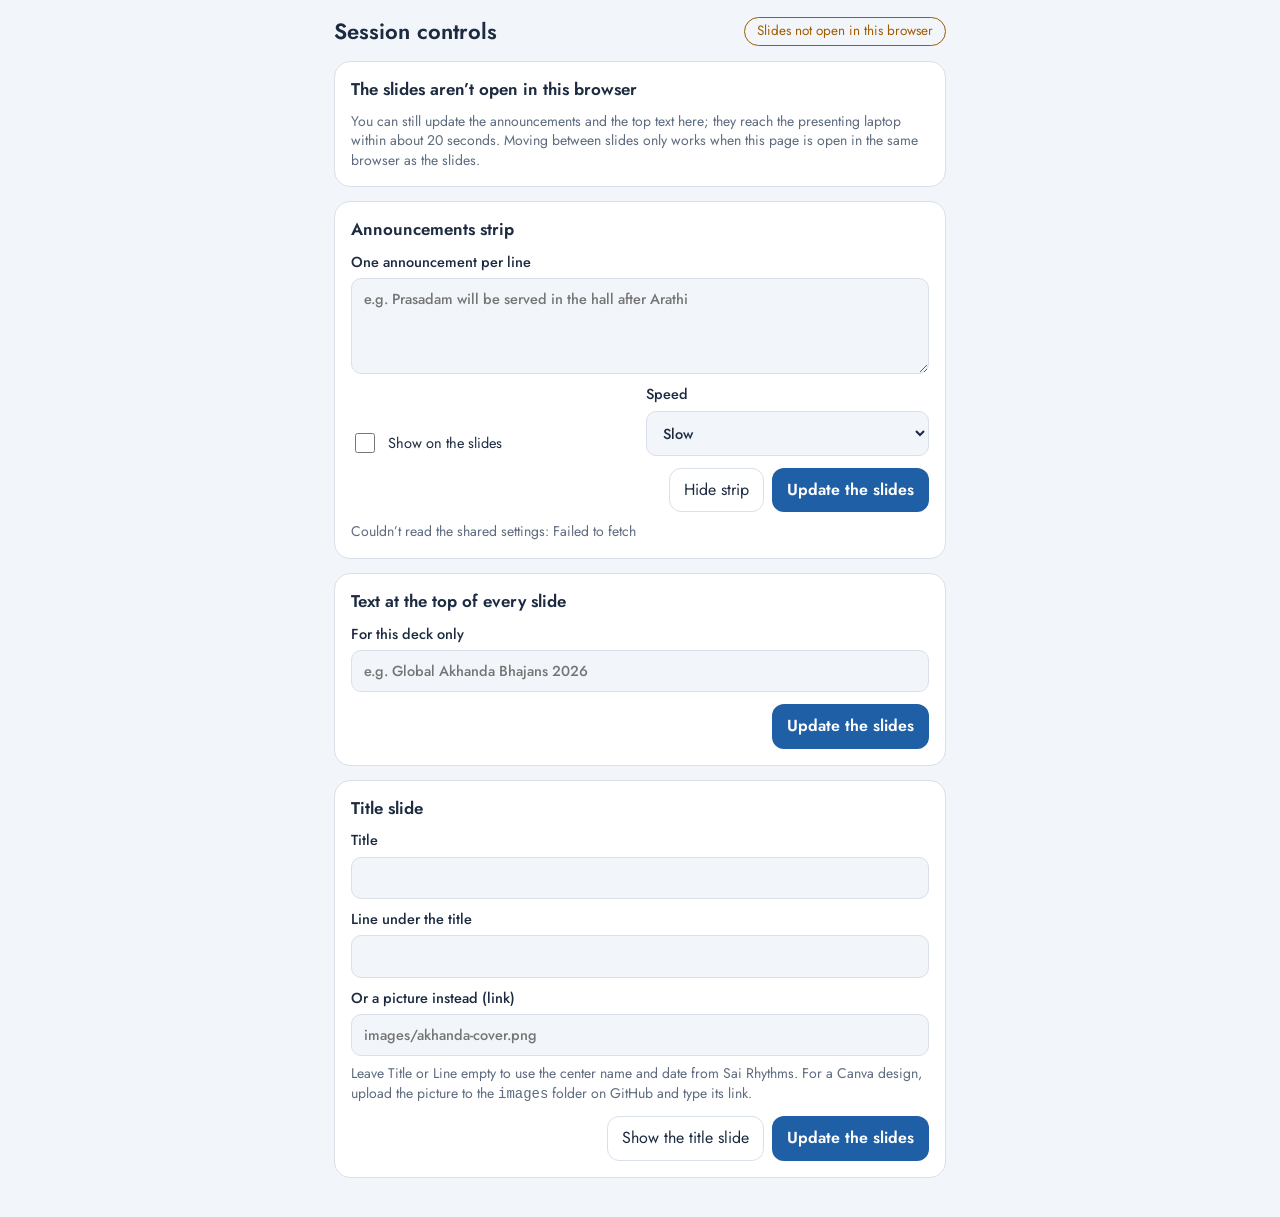
==== control.html @ 654587ef "Add files via upload" ====
<!DOCTYPE html>
<html lang="en">
<head>
<meta charset="utf-8">
<meta name="viewport" content="width=device-width, initial-scale=1">
<title>Session controls</title>
<link rel="icon" href="data:image/svg+xml,<svg xmlns='http://www.w3.org/2000/svg' viewBox='0 0 100 100'><text y='.9em' font-size='90'>🎛️</text></svg>">
<link rel="preconnect" href="https://fonts.googleapis.com">
<link rel="preconnect" href="https://fonts.gstatic.com" crossorigin>
<link rel="stylesheet" href="https://fonts.googleapis.com/css2?family=Jost:wght@400;500;600&display=swap">
<style>
  :root {
    --bg: #F2F5F9; --card: #FFFFFF; --ink: #1C2B40; --muted: #5D6B7E; --line: #D9E0EA;
    --accent: #1F5FA6; --accent-ink: #FFFFFF; --gold: #A87F2F; --ok: #1E7A46; --warn: #A15C00; --soft: #E7F0FB;
    color-scheme: light;
  }
  @media (prefers-color-scheme: dark) {
    :root { --bg: #0F1722; --card: #182333; --ink: #E6ECF4; --muted: #9AA9BC; --line: #2B3A4F;
      --accent: #5B9BE6; --accent-ink: #0F1722; --gold: #D8B26A; --ok: #5CC98C; --warn: #E8A64A; --soft: #20324A; color-scheme: dark; }
  }
  * { box-sizing: border-box; }
  [hidden] { display: none !important; }
  body { margin: 0; background: var(--bg); color: var(--ink); font-family: 'Jost', 'Segoe UI', Arial, sans-serif; font-size: 16px; line-height: 1.4; }
  main { max-width: 640px; margin: 0 auto; padding: 16px 14px 40px; display: flex; flex-direction: column; gap: 14px; }
  header { display: flex; align-items: center; justify-content: space-between; gap: 12px; flex-wrap: wrap; }
  h1 { font-size: 22px; font-weight: 600; margin: 0; }
  h2 { font-size: 17px; font-weight: 600; margin: 0 0 10px; }
  .pill { font-size: 13.5px; padding: 4px 12px; border-radius: 999px; border: 1px solid var(--line); color: var(--muted); }
  .pill.ok { color: var(--ok); border-color: currentColor; }
  .pill.warn { color: var(--warn); border-color: currentColor; }
  .card { background: var(--card); border: 1px solid var(--line); border-radius: 16px; padding: 16px; }
  .note { font-size: 14px; color: var(--muted); margin: 8px 0 0; }
  .now-label { font-size: 13px; color: var(--muted); }
  .now-title { font-size: 20px; font-weight: 600; margin: 2px 0 0; }
  .next { margin-top: 10px; padding-left: 12px; border-left: 4px solid var(--gold); }
  .next .now-title { font-size: 17px; }
  .meta { color: var(--muted); font-size: 14px; }
  .count { float: right; color: var(--muted); font-variant-numeric: tabular-nums; font-size: 14px; }
  button, select, input, textarea { font: inherit; color: var(--ink); }
  button {
    background: var(--card); border: 1px solid var(--line); border-radius: 12px;
    padding: 10px 14px; cursor: pointer; min-height: 44px;
  }
  button:hover { background: var(--soft); }
  button.primary { background: var(--accent); color: var(--accent-ink); border-color: transparent; font-weight: 600; }
  button.on { background: var(--soft); border-color: var(--accent); color: var(--accent); font-weight: 600; }
  button:disabled { opacity: .45; cursor: default; }
  button:focus-visible, input:focus-visible, textarea:focus-visible, select:focus-visible { outline: 3px solid #7FB0EA; outline-offset: 2px; }
  .nav { display: grid; grid-template-columns: 1fr 2fr; gap: 10px; margin-top: 14px; }
  .nav button { font-size: 20px; min-height: 64px; }
  .tools { display: flex; flex-wrap: wrap; gap: 8px; margin-top: 10px; }
  .tools button { flex: 1 1 auto; font-size: 15px; }
  label { display: flex; flex-direction: column; gap: 6px; font-size: 14.5px; font-weight: 500; }
  label.check { flex-direction: row; align-items: center; gap: 10px; font-weight: 400; }
  textarea, input[type=text], input[type=password], select {
    width: 100%; border: 1px solid var(--line); border-radius: 10px; padding: 10px 12px; background: var(--bg);
  }
  textarea { resize: vertical; min-height: 96px; }
  input[type=checkbox] { width: 20px; height: 20px; accent-color: var(--accent); }
  .row { display: flex; gap: 12px; align-items: flex-end; flex-wrap: wrap; margin-top: 10px; }
  .row > * { flex: 1 1 140px; }
  .actions { display: flex; gap: 8px; justify-content: flex-end; margin-top: 12px; flex-wrap: wrap; }
  .live { margin-top: 10px; font-size: 14px; color: var(--muted); }
  .live b { color: var(--ink); font-weight: 500; }
  ol { list-style: none; margin: 0; padding: 0; max-height: 46vh; overflow-y: auto; }
  li.sec { font-size: 12.5px; font-weight: 600; color: var(--muted); padding: 12px 8px 4px; }
  li.item { padding: 9px 10px; border-radius: 10px; cursor: pointer; display: flex; justify-content: space-between; gap: 10px; }
  li.item:hover { background: var(--soft); }
  li.item.current { background: var(--soft); outline: 2px solid var(--accent); }
  li.item .t { white-space: nowrap; overflow: hidden; text-overflow: ellipsis; }
  li.item .s { color: var(--muted); font-size: 13.5px; white-space: nowrap; }
  .pin { display: flex; gap: 8px; margin-top: 10px; }
  .pin input { flex: 1; }
</style>
</head>
<body>
<main>
  <header>
    <h1>Session controls</h1>
    <span id="conn" class="pill">Looking for the slides…</span>
  </header>

  <section class="card" id="remote-note" hidden>
    <h2>The slides aren’t open in this browser</h2>
    <p class="note">You can still update the announcements and the top text here; they reach the presenting laptop within about 20 seconds. Moving between slides only works when this page is open in the same browser as the slides.</p>
  </section>

  <section class="card" id="nav-card">
    <span class="count" id="count"></span>
    <div class="now-label">Now showing</div>
    <div class="now-title" id="now-title">—</div>
    <div class="next" id="next-wrap" hidden>
      <div class="now-label">Next</div>
      <div class="now-title" id="next-title"></div>
      <div class="meta" id="next-meta"></div>
    </div>
    <div class="nav">
      <button data-cmd="prev" aria-label="Previous">‹ Back</button>
      <button data-cmd="next" class="primary" aria-label="Next">Next ›</button>
    </div>
    <div class="tools">
      <button data-cmd="blackout" id="btn-black">Black screen</button>
      <button data-cmd="video" id="btn-video">Darshan video</button>
      <button data-cmd="smaller" aria-label="Smaller text">A−</button>
      <button data-cmd="larger" aria-label="Larger text">A+</button>
      <button data-cmd="reload">Reload from list</button>
    </div>
    <p class="note" id="scroll-note" hidden>This bhajan scrolls: Next moves down through the words first.</p>
  </section>

  <section class="card">
    <h2>Announcements strip</h2>
    <label>One announcement per line
      <textarea id="tk-text" placeholder="e.g. Prasadam will be served in the hall after Arathi"></textarea>
    </label>
    <div class="row">
      <label class="check"><input type="checkbox" id="tk-on"> Show on the slides</label>
      <label>Speed
        <select id="tk-speed">
          <option value="slow">Slow</option>
          <option value="medium">Medium</option>
          <option value="fast">Fast</option>
        </select>
      </label>
    </div>
    <div class="actions">
      <button id="tk-hide">Hide strip</button>
      <button id="tk-apply" class="primary">Update the slides</button>
    </div>
    <div class="live" id="tk-live"></div>
  </section>

  <section class="card">
    <h2>Text at the top of every slide</h2>
    <label>For this deck only
      <input type="text" id="banner" maxlength="80" placeholder="e.g. Global Akhanda Bhajans 2026">
    </label>
    <div class="actions">
      <button id="banner-apply" class="primary">Update the slides</button>
    </div>
  </section>

  <section class="card">
    <h2>Title slide</h2>
    <label>Title
      <input type="text" id="ts-title" maxlength="120">
    </label>
    <label style="margin-top:10px">Line under the title
      <input type="text" id="ts-sub" maxlength="160">
    </label>
    <label style="margin-top:10px">Or a picture instead (link)
      <input type="text" id="ts-cover" placeholder="images/akhanda-cover.png">
    </label>
    <p class="note">Leave Title or Line empty to use the center name and date from Sai Rhythms. For a Canva design, upload the picture to the <code>images</code> folder on GitHub and type its link.</p>
    <div class="actions">
      <button id="ts-show">Show the title slide</button>
      <button id="ts-apply" class="primary">Update the slides</button>
    </div>
  </section>

  <section class="card" id="share-card" hidden>
    <h2>Share with other laptops</h2>
    <p class="note" id="share-note"></p>
    <div class="pin">
      <input type="password" id="pin" placeholder="Editing PIN" autocomplete="off">
      <button id="pin-save">Save</button>
    </div>
  </section>

  <section class="card" id="list-card">
    <h2>Jump to a slide</h2>
    <ol id="list"></ol>
  </section>
</main>

<script src="config.js?v=2026.11.15-10"></script>
<script>
(() => {
  'use strict';
  const CFG = window.BHAJAN_CONFIG || {};
  const RELAY = (CFG.relayUrl || '').trim();
  const $ = s => document.querySelector(s);
  const esc = s => String(s ?? '').replace(/[&<>"']/g, c => ({ '&': '&amp;', '<': '&lt;', '>': '&gt;', '"': '&quot;', "'": '&#39;' }[c]));
  const chan = 'BroadcastChannel' in window ? new BroadcastChannel('bhajan-slides') : null;

  const presenters = new Map();   // id → latest status
  let status = null;              // the slides window being controlled
  let tkDirty = false, bannerDirty = false, tsDirty = false;

  function pickTarget() {
    const now = Date.now();
    for (const [id, s] of presenters) if (now - s.at > 9000) presenters.delete(id);
    const all = [...presenters.values()];
    all.sort((a, b) => (b.fullscreen - a.fullscreen) || (b.visible - a.visible) || (b.at - a.at));
    return all[0] || null;
  }
  function send(cmd, extra = {}) {
    if (!chan || !status) return;
    chan.postMessage({ type: 'cmd', target: status.id, cmd, ...extra });
  }

  function renderStatus() {
    status = pickTarget();
    const connected = !!status;
    const conn = $('#conn');
    if (connected) {
      const many = presenters.size > 1;
      conn.textContent = many ? (status.fullscreen ? 'Controlling the full-screen slides' : `Controlling 1 of ${presenters.size} slide windows`) : 'Connected to the slides';
      conn.className = 'pill ok';
    } else {
      conn.textContent = RELAY ? 'Slides not open in this browser' : 'Open the slides in this browser';
      conn.className = 'pill warn';
    }
    $('#remote-note').hidden = connected || !RELAY;
    $('#nav-card').hidden = !connected;
    $('#list-card').hidden = !connected;
    if (!connected) { if (RELAY) loadRemote(); return; }

    $('#count').textContent = status.total ? `${status.cur + 1} / ${status.total}` : '';
    $('#now-title').textContent = status.title || '—';
    const nx = status.next;
    $('#next-wrap').hidden = !nx;
    if (nx) {
      $('#next-title').textContent = nx.title;
      $('#next-meta').textContent = [nx.singer, nx.pitch ? 'pitch ' + nx.pitch : ''].filter(Boolean).join(', ');
    }
    $('#btn-black').classList.toggle('on', !!status.blackout);
    $('#btn-black').textContent = status.blackout ? 'Black screen is on' : 'Black screen';
    $('#btn-video').classList.toggle('on', !status.video);
    $('#btn-video').textContent = status.video ? 'Darshan video' : 'Video is off';
    $('#scroll-note').hidden = !status.scroll;
    showTicker(status.ticker, status.banner);
    showTitleSlide(status.titleSlide);
    renderList();
    const share = status.relay && !status.hasPin;
    $('#share-card').hidden = !share && !/PIN/.test(status.saveNote || '');
    $('#share-note').textContent = status.saveNote || 'Changes made here are saved on this laptop. Enter the editing PIN to share them with every laptop.';
  }

  function showTicker(t, banner) {
    t = t || { text: '', on: false, speed: 'slow' };
    if (!tkDirty) { $('#tk-text').value = t.text || ''; $('#tk-on').checked = !!t.on; $('#tk-speed').value = t.speed || 'slow'; }
    if (!bannerDirty) $('#banner').value = banner || '';
    const lines = (t.text || '').split('\n').filter(s => s.trim()).length;
    $('#tk-live').innerHTML = t.on && lines ? `On the slides now: <b>${lines} announcement${lines === 1 ? '' : 's'}</b>, ${esc(t.speed)}` : 'The strip is not showing.';
  }

  function showTitleSlide(t) {
    t = t || {};
    $('#ts-title').placeholder = t.origTitle || 'Center name from Sai Rhythms';
    $('#ts-sub').placeholder = t.origSub || 'Date from Sai Rhythms';
    if (tsDirty) return;
    $('#ts-title').value = t.title || ''; $('#ts-sub').value = t.sub || ''; $('#ts-cover').value = t.cover || '';
  }
  ['#ts-title', '#ts-sub', '#ts-cover'].forEach(s => $(s).addEventListener('input', () => { tsDirty = true; }));
  $('#ts-apply').addEventListener('click', () => {
    tsDirty = false;
    const t = { title: $('#ts-title').value.trim(), sub: $('#ts-sub').value.trim(), cover: $('#ts-cover').value.trim() };
    if (status) send('titleSlide', { titleSlide: t }); else saveRemote({ titleSlide: t });
  });
  $('#ts-show').addEventListener('click', () => send('gotoTitle'));

  let listSig = '';
  function renderList() {
    const sig = JSON.stringify([status.list, status.cur]);
    if (sig === listSig) return; listSig = sig;
    const ol = $('#list'); ol.innerHTML = '';
    let lastSec = null, curIdx = -1;
    status.list.forEach((s, n) => { if (s.i <= status.cur) curIdx = n; });
    status.list.forEach((s, n) => {
      if (s.section && s.section !== lastSec) { const h = document.createElement('li'); h.className = 'sec'; h.textContent = s.section; ol.appendChild(h); lastSec = s.section; }
      const li = document.createElement('li');
      li.className = 'item' + (n === curIdx ? ' current' : '');
      li.innerHTML = `<span class="t">${esc(s.title)}</span><span class="s">${esc(s.song ? [s.singer, s.pitch].filter(Boolean).join(', ') : (s.added ? 'added' : ''))}</span>`;
      li.addEventListener('click', () => send('goto', { i: s.i }));
      ol.appendChild(li);
    });
    const c = ol.querySelector('.current'); if (c) c.scrollIntoView({ block: 'nearest' });
  }

  /* --- same browser: talk to the slides window --- */
  if (chan) {
    chan.onmessage = ev => { const m = ev.data || {}; if (m.type === 'status') { presenters.set(m.id, m); renderStatus(); } };
    const hello = () => chan.postMessage({ type: 'hello' });
    hello(); setInterval(() => { hello(); setTimeout(renderStatus, 600); }, 3000);
  }
  setTimeout(renderStatus, 800);

  document.querySelectorAll('[data-cmd]').forEach(b => b.addEventListener('click', () => send(b.dataset.cmd)));
  document.addEventListener('keydown', e => {
    if (e.target.matches('input, textarea, select')) return;
    if (['ArrowRight', 'PageDown', ' '].includes(e.key)) { e.preventDefault(); send('next'); }
    if (['ArrowLeft', 'PageUp'].includes(e.key)) { e.preventDefault(); send('prev'); }
  });

  let tkOnTouched = false;
  $('#tk-text').addEventListener('input', () => {
    tkDirty = true;
    if (!tkOnTouched && $('#tk-text').value.trim()) $('#tk-on').checked = true;   // new text is meant to be shown
  });
  $('#tk-on').addEventListener('change', () => { tkDirty = true; tkOnTouched = true; });
  $('#tk-speed').addEventListener('change', () => { tkDirty = true; });
  $('#banner').addEventListener('input', () => { bannerDirty = true; });

  function tickerFromForm(on) {
    return { text: $('#tk-text').value.trim(), on: on ?? $('#tk-on').checked, speed: $('#tk-speed').value };
  }
  $('#tk-apply').addEventListener('click', () => {
    const t = tickerFromForm();
    tkDirty = false; tkOnTouched = false;
    if (status) send('ticker', { ticker: t }); else saveRemote({ ticker: t });
  });
  $('#tk-hide').addEventListener('click', () => {
    $('#tk-on').checked = false; tkDirty = false;
    const t = tickerFromForm(false);
    if (status) send('ticker', { ticker: t }); else saveRemote({ ticker: t });
  });
  $('#banner-apply').addEventListener('click', () => {
    bannerDirty = false;
    const b = $('#banner').value.trim();
    if (status) send('banner', { banner: b }); else saveRemote({ banner: b });
  });
  $('#pin-save').addEventListener('click', () => {
    const pin = $('#pin').value.trim(); if (!pin) return;
    if (status) send('pin', { pin }); else { localStorage.setItem('bs.pin.v1', JSON.stringify(pin)); $('#share-note').textContent = 'PIN saved on this device.'; }
    $('#pin').value = '';
  });

  /* --- another device: read and save the shared settings through the relay --- */
  const deckKey = url => String(url || '').trim().replace(/[?#].*$/, '').replace(/\/+$/, '').toLowerCase();
  let remoteLoaded = 0;
  async function getRemote() {
    const res = await fetch(RELAY + (RELAY.includes('?') ? '&' : '?') + 'action=state');
    const data = await res.json();
    if (!data.ok) throw new Error(data.error || 'The relay could not load the settings.');
    return data.state || { settings: {}, decks: {} };
  }
  async function loadRemote() {
    if (Date.now() - remoteLoaded < 15000) return;
    remoteLoaded = Date.now();
    try {
      const s = await getRemote();
      const d = (s.decks || {})[deckKey((s.settings || {}).saiUrl || CFG.defaultSaiRhythmsUrl)] || {};
      showTicker(d.ticker, d.banner);
      const e = (d.edits || {}).__title__ || {};
      showTitleSlide({ title: e.title || '', sub: e.sub || '', cover: d.cover || '' });
    } catch (e) { $('#tk-live').textContent = 'Couldn’t read the shared settings: ' + e.message; }
  }
  async function saveRemote(change) {
    if (!RELAY) { $('#tk-live').textContent = 'Open the slides in this browser first.'; return; }
    let pin = '';
    try { pin = JSON.parse(localStorage.getItem('bs.pin.v1') || '""'); } catch { }
    if (!pin) {
      $('#share-card').hidden = false;
      $('#share-note').textContent = 'Enter the editing PIN once on this device, then press Update again.';
      return;
    }
    $('#tk-live').textContent = 'Saving…';
    try {
      const s = await getRemote();
      s.settings = s.settings || {}; s.decks = s.decks || {};
      const key = deckKey(s.settings.saiUrl || CFG.defaultSaiRhythmsUrl);
      const d = s.decks[key] = s.decks[key] || {};
      if (change.ticker) d.ticker = change.ticker;
      if ('banner' in change) d.banner = change.banner;
      if (change.titleSlide) {
        const t = change.titleSlide, e = {};
        if (t.title) e.title = t.title;
        if (t.sub) e.sub = t.sub;
        d.edits = d.edits || {};
        if (Object.keys(e).length) d.edits.__title__ = e; else delete d.edits.__title__;
        d.cover = t.cover || '';
      }
      const res = await fetch(RELAY, { method: 'POST', headers: { 'Content-Type': 'text/plain;charset=utf-8' }, body: JSON.stringify({ action: 'saveState', pin, state: s }) });
      const r = await res.json();
      if (r.error === 'wrong-pin') { localStorage.removeItem('bs.pin.v1'); $('#share-card').hidden = false; $('#share-note').textContent = 'That PIN didn’t match. Enter it again.'; $('#tk-live').textContent = ''; return; }
      if (!r.ok) throw new Error(r.error || 'unknown error');
      remoteLoaded = 0;
      $('#tk-live').textContent = 'Saved. The presenting laptop picks this up within about 20 seconds.';
    } catch (e) { $('#tk-live').textContent = 'Couldn’t save: ' + e.message; }
  }
})();
</script>
</body>
</html>
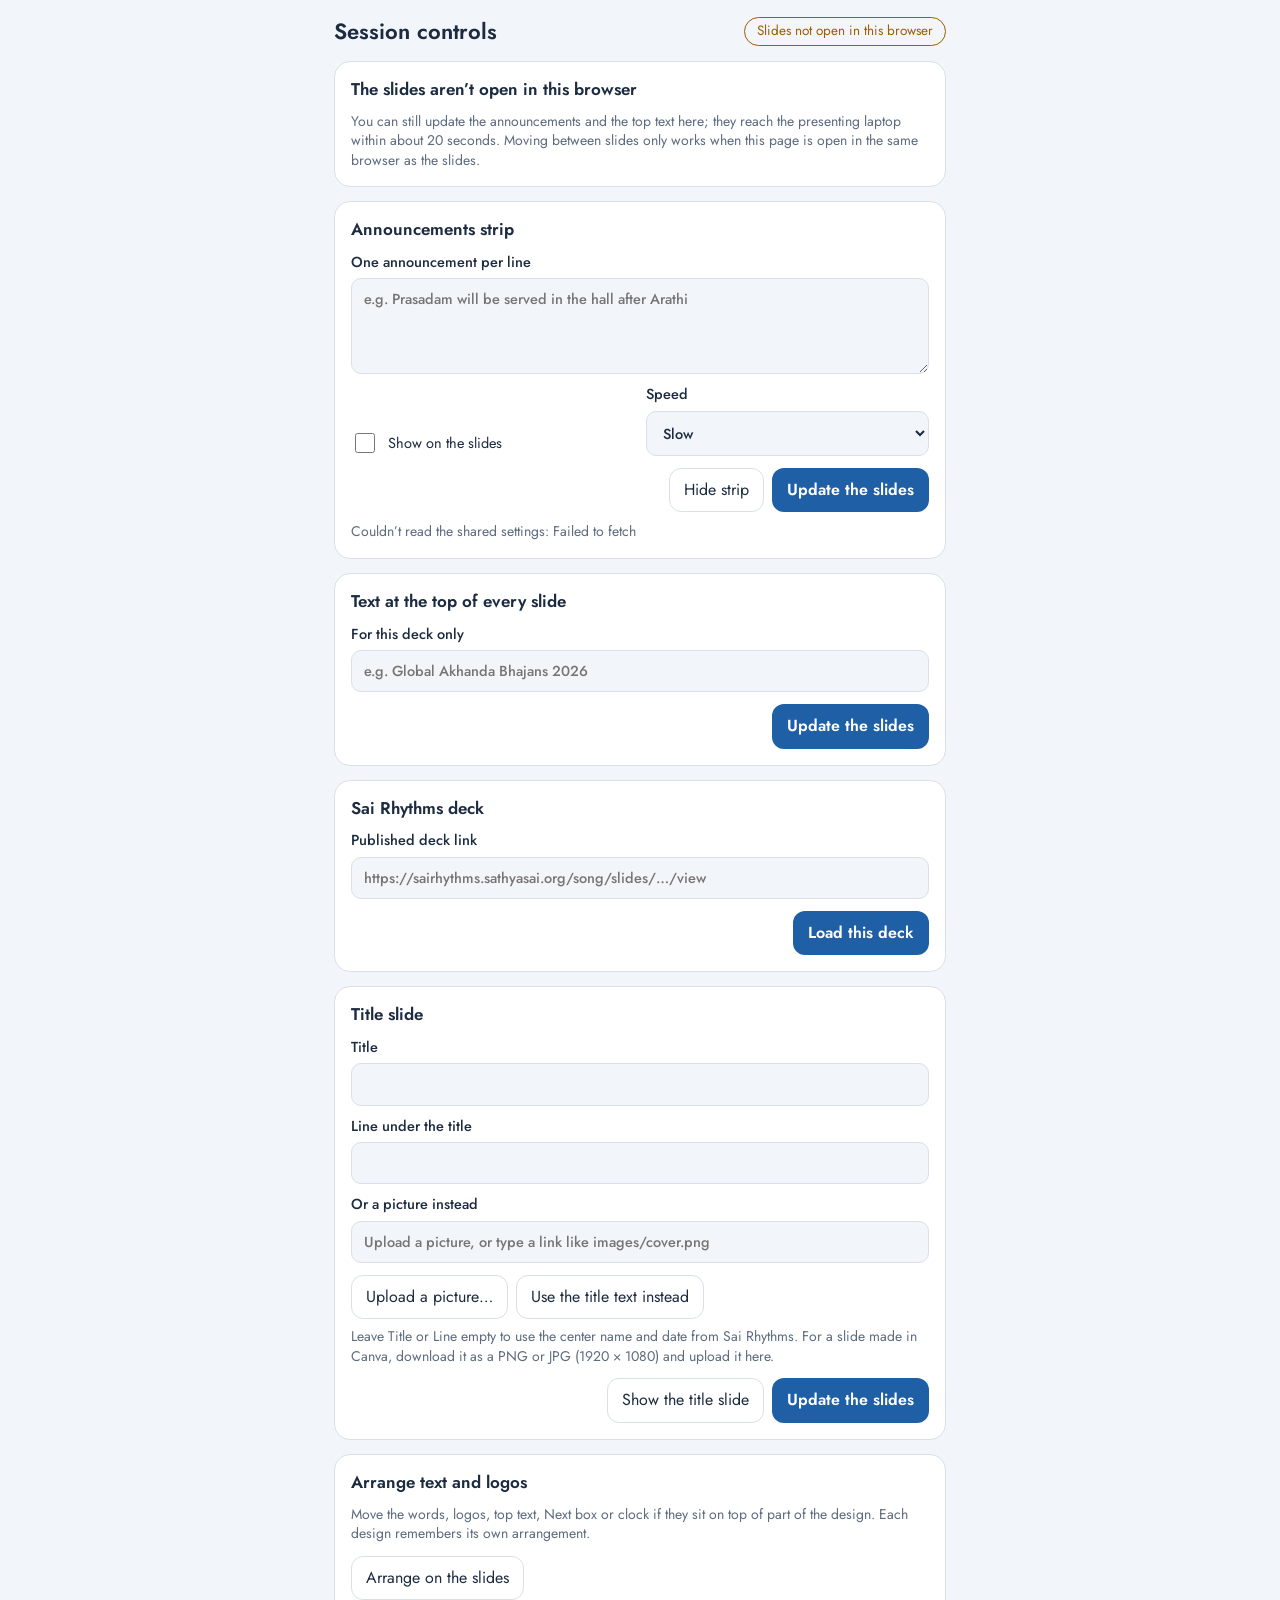
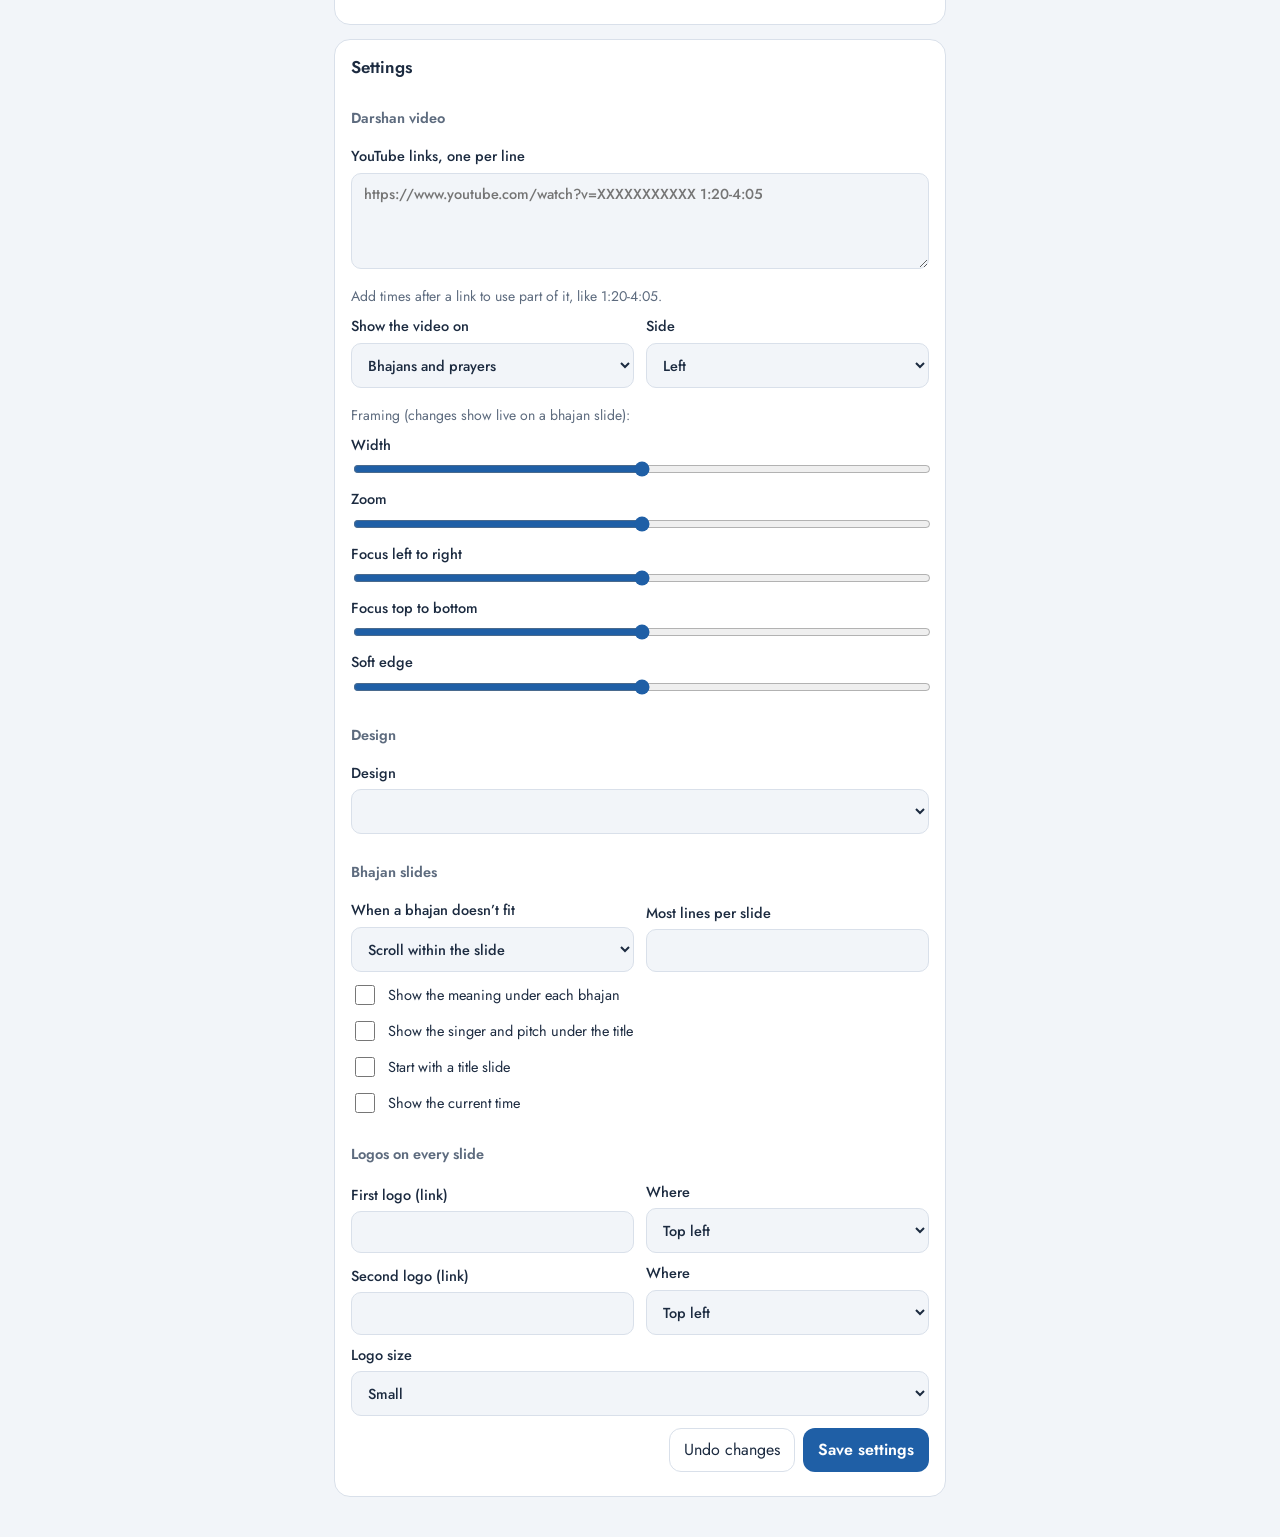
==== commit 3df1bb50: "Add files via upload" ====
--- a/control.html
+++ b/control.html
@@ -34,6 +34,17 @@
   .now-title { font-size: 20px; font-weight: 600; margin: 2px 0 0; }
   .next { margin-top: 10px; padding-left: 12px; border-left: 4px solid var(--gold); }
   .next .now-title { font-size: 17px; }
+  .next.after { border-left-color: var(--line); margin-top: 8px; }
+  .next.after .now-title { font-size: 15px; font-weight: 500; }
+  .preview { margin-top: 10px; width: 100%; border-radius: 10px; border: 1px solid var(--line); display: block; }
+  h3 { font-size: 14.5px; font-weight: 600; margin: 18px 0 8px; color: var(--muted); }
+  #sf { display: flex; flex-direction: column; gap: 10px; }
+  #sf .row { margin-top: 0; }
+  label.range { gap: 2px; }
+  label.range span { color: var(--muted); font-weight: 400; }
+  input[type=range] { width: 100%; accent-color: var(--accent); }
+  .file-btn { position: relative; overflow: hidden; display: inline-flex; align-items: center; }
+  .file-btn input { position: absolute; inset: 0; opacity: 0; cursor: pointer; }
   .meta { color: var(--muted); font-size: 14px; }
   .count { float: right; color: var(--muted); font-variant-numeric: tabular-nums; font-size: 14px; }
   button, select, input, textarea { font: inherit; color: var(--ink); }
@@ -94,6 +105,11 @@
       <div class="now-title" id="next-title"></div>
       <div class="meta" id="next-meta"></div>
     </div>
+    <div class="next after" id="next2-wrap" hidden>
+      <div class="now-label">After that</div>
+      <div class="now-title" id="next2-title"></div>
+      <div class="meta" id="next2-meta"></div>
+    </div>
     <div class="nav">
       <button data-cmd="prev" aria-label="Previous">‹ Back</button>
       <button data-cmd="next" class="primary" aria-label="Next">Next ›</button>
@@ -141,6 +157,17 @@
   </section>
 
   <section class="card">
+    <h2>Sai Rhythms deck</h2>
+    <label>Published deck link
+      <input type="text" id="deck-url" placeholder="https://sairhythms.sathyasai.org/song/slides/…/view">
+    </label>
+    <p class="note" id="deck-name"></p>
+    <div class="actions">
+      <button id="deck-apply" class="primary">Load this deck</button>
+    </div>
+  </section>
+
+  <section class="card">
     <h2>Title slide</h2>
     <label>Title
       <input type="text" id="ts-title" maxlength="120">
@@ -148,14 +175,95 @@
     <label style="margin-top:10px">Line under the title
       <input type="text" id="ts-sub" maxlength="160">
     </label>
-    <label style="margin-top:10px">Or a picture instead (link)
-      <input type="text" id="ts-cover" placeholder="images/akhanda-cover.png">
+    <label style="margin-top:10px">Or a picture instead
+      <input type="text" id="ts-cover" placeholder="Upload a picture, or type a link like images/cover.png">
     </label>
-    <p class="note">Leave Title or Line empty to use the center name and date from Sai Rhythms. For a Canva design, upload the picture to the <code>images</code> folder on GitHub and type its link.</p>
+    <div class="actions" style="justify-content:flex-start">
+      <span class="file-btn"><button type="button" tabindex="-1">Upload a picture…</button><input type="file" id="ts-file" accept="image/png,image/jpeg,image/webp" aria-label="Upload a picture for the title slide"></span>
+      <button id="ts-clear">Use the title text instead</button>
+    </div>
+    <img id="ts-preview" class="preview" alt="" hidden>
+    <p class="note" id="ts-note">Leave Title or Line empty to use the center name and date from Sai Rhythms. For a slide made in Canva, download it as a PNG or JPG (1920 × 1080) and upload it here.</p>
     <div class="actions">
       <button id="ts-show">Show the title slide</button>
       <button id="ts-apply" class="primary">Update the slides</button>
     </div>
+  </section>
+
+  <section class="card">
+    <h2>Arrange text and logos</h2>
+    <p class="note" style="margin-top:0">Move the words, logos, top text, Next box or clock if they sit on top of part of the design. Each design remembers its own arrangement.</p>
+    <div class="actions" style="justify-content:flex-start">
+      <button id="arrange-btn">Arrange on the slides</button>
+    </div>
+    <p class="note" id="arrange-note"></p>
+  </section>
+
+  <section class="card" id="settings-card">
+    <h2>Settings</h2>
+    <form id="sf" onsubmit="return false">
+      <h3>Darshan video</h3>
+      <label>YouTube links, one per line
+        <textarea name="videos" rows="3" placeholder="https://www.youtube.com/watch?v=XXXXXXXXXXX 1:20-4:05"></textarea>
+      </label>
+      <p class="note">Add times after a link to use part of it, like 1:20-4:05.</p>
+      <div class="row">
+        <label>Show the video on
+          <select name="videoOn">
+            <option value="lyrics">Bhajans and prayers</option>
+            <option value="songs">Bhajans only</option>
+            <option value="all">Every slide</option>
+            <option value="off">No slides</option>
+          </select>
+        </label>
+        <label>Side
+          <select name="videoSide"><option value="left">Left</option><option value="right">Right</option></select>
+        </label>
+      </div>
+      <p class="note">Framing (changes show live on a bhajan slide):</p>
+      <label class="range">Width <span data-v="videoWidth"></span><input type="range" name="videoWidth" min="30" max="60" step="1"></label>
+      <label class="range">Zoom <span data-v="videoZoom"></span><input type="range" name="videoZoom" min="100" max="300" step="5"></label>
+      <label class="range">Focus left to right <span data-v="videoFocusX"></span><input type="range" name="videoFocusX" min="0" max="100" step="1"></label>
+      <label class="range">Focus top to bottom <span data-v="videoFocusY"></span><input type="range" name="videoFocusY" min="0" max="100" step="1"></label>
+      <label class="range">Soft edge <span data-v="videoFeather"></span><input type="range" name="videoFeather" min="0" max="70" step="1"></label>
+
+      <h3>Design</h3>
+      <label>Design
+        <select name="template"></select>
+      </label>
+
+      <h3>Bhajan slides</h3>
+      <div class="row">
+        <label>When a bhajan doesn’t fit
+          <select name="longText"><option value="scroll">Scroll within the slide</option><option value="split">Continue on the next slide</option></select>
+        </label>
+        <label>Most lines per slide
+          <input type="text" inputmode="numeric" name="maxLines">
+        </label>
+      </div>
+      <label class="check"><input type="checkbox" name="showMeaning"> Show the meaning under each bhajan</label>
+      <label class="check"><input type="checkbox" name="showSinger"> Show the singer and pitch under the title</label>
+      <label class="check"><input type="checkbox" name="titleSlide"> Start with a title slide</label>
+      <label class="check"><input type="checkbox" name="showClock"> Show the current time</label>
+
+      <h3>Logos on every slide</h3>
+      <div class="row">
+        <label>First logo (link)<input type="text" name="logo1"></label>
+        <label>Where<select name="logo1Pos"><option value="top-left">Top left</option><option value="top-right">Top right</option><option value="bottom-left">Bottom left</option><option value="off">Don’t show</option></select></label>
+      </div>
+      <div class="row">
+        <label>Second logo (link)<input type="text" name="logo2"></label>
+        <label>Where<select name="logo2Pos"><option value="top-left">Top left</option><option value="top-right">Top right</option><option value="bottom-left">Bottom left</option><option value="off">Don’t show</option></select></label>
+      </div>
+      <label>Logo size
+        <select name="logoSize"><option value="small">Small</option><option value="medium">Medium</option><option value="large">Large</option></select>
+      </label>
+    </form>
+    <div class="actions">
+      <button id="sf-undo">Undo changes</button>
+      <button id="sf-save" class="primary">Save settings</button>
+    </div>
+    <p class="note" id="sf-note"></p>
   </section>
 
   <section class="card" id="share-card" hidden>
@@ -173,7 +281,7 @@
   </section>
 </main>
 
-<script src="config.js?v=2026.11.15-10"></script>
+<script src="config.js?v=2026.11.20-14"></script>
 <script>
 (() => {
   'use strict';
@@ -185,7 +293,8 @@
 
   const presenters = new Map();   // id → latest status
   let status = null;              // the slides window being controlled
-  let tkDirty = false, bannerDirty = false, tsDirty = false;
+  let tkDirty = false, bannerDirty = false, tsDirty = false, deckDirty = false;
+  const getPin = () => { try { return JSON.parse(localStorage.getItem('bs.pin.v1') || '""'); } catch { return ''; } };
 
   function pickTarget() {
     const now = Date.now();
@@ -224,6 +333,14 @@
       $('#next-title').textContent = nx.title;
       $('#next-meta').textContent = [nx.singer, nx.pitch ? 'pitch ' + nx.pitch : ''].filter(Boolean).join(', ');
     }
+    const n2 = status.next2;
+    $('#next2-wrap').hidden = !n2;
+    if (n2) {
+      $('#next2-title').textContent = n2.title;
+      $('#next2-meta').textContent = [n2.singer, n2.pitch ? 'pitch ' + n2.pitch : ''].filter(Boolean).join(', ');
+    }
+    if (!deckDirty) $('#deck-url').value = status.saiUrl || '';
+    $('#deck-name').textContent = status.deck ? [status.deck.name, status.deck.date].filter(Boolean).join(', ') : '';
     $('#btn-black').classList.toggle('on', !!status.blackout);
     $('#btn-black').textContent = status.blackout ? 'Black screen is on' : 'Black screen';
     $('#btn-video').classList.toggle('on', !status.video);
@@ -231,6 +348,9 @@
     $('#scroll-note').hidden = !status.scroll;
     showTicker(status.ticker, status.banner);
     showTitleSlide(status.titleSlide);
+    fillSettings(status.settings, status.templates);
+    $('#arrange-btn').textContent = status.arranging ? 'Finish arranging' : 'Arrange on the slides';
+    $('#arrange-note').textContent = status.arranging ? 'On the slides: drag the outlined text or logos. Scroll on a logo to resize it. Arrow keys nudge the selected item. Done is in the bar at the top.' : '';
     renderList();
     const share = status.relay && !status.hasPin;
     $('#share-card').hidden = !share && !/PIN/.test(status.saveNote || '');
@@ -251,7 +371,54 @@
     $('#ts-sub').placeholder = t.origSub || 'Date from Sai Rhythms';
     if (tsDirty) return;
     $('#ts-title').value = t.title || ''; $('#ts-sub').value = t.sub || ''; $('#ts-cover').value = t.cover || '';
-  }
+    showPreview(t.cover || '');
+  }
+  function showPreview(v) {
+    const img = $('#ts-preview');
+    let src = '';
+    if (v.startsWith('drive:')) { try { src = JSON.parse(localStorage.getItem('bs.img.' + v.slice(6)) || '""'); } catch { } }
+    else if (v) src = /^https?:/.test(v) ? v : new URL(v, location.href).href;
+    img.hidden = !src; if (src && img.src !== src) img.src = src;
+  }
+  $('#ts-clear').addEventListener('click', () => { $('#ts-cover').value = ''; tsDirty = true; $('#ts-apply').click(); });
+  $('#ts-file').addEventListener('change', async e => {
+    const file = e.target.files[0]; e.target.value = '';
+    if (file) await uploadCover(file);
+  });
+  async function uploadCover(file) {
+    const note = $('#ts-note');
+    if (!RELAY) { note.textContent = 'Uploading needs the Google Apps Script relay (see SETUP.md). For now, upload the picture to the images folder on GitHub and type its link.'; return; }
+    const pin = getPin();
+    if (!pin) { $('#share-card').hidden = false; $('#share-note').textContent = 'Enter the editing PIN once on this device, then choose the picture again.'; note.textContent = 'Uploading needs the editing PIN.'; return; }
+    try {
+      note.textContent = 'Preparing the picture…';
+      const bmp = await createImageBitmap(file);
+      const scale = Math.min(1, 1920 / bmp.width, 1080 / bmp.height);   // big exports are scaled down to screen size
+      const c = document.createElement('canvas');
+      c.width = Math.round(bmp.width * scale); c.height = Math.round(bmp.height * scale);
+      c.getContext('2d').drawImage(bmp, 0, 0, c.width, c.height);
+      const dataUrl = c.toDataURL('image/jpeg', 0.9);
+      note.textContent = 'Uploading…';
+      const res = await fetch(RELAY, { method: 'POST', headers: { 'Content-Type': 'text/plain;charset=utf-8' },
+        body: JSON.stringify({ action: 'uploadImage', pin, mime: 'image/jpeg', name: file.name.replace(/\.\w+$/, '') + '.jpg', data: dataUrl.split(',')[1] }) });
+      const r = await res.json();
+      if (r.error === 'wrong-pin') { localStorage.removeItem('bs.pin.v1'); $('#share-card').hidden = false; $('#share-note').textContent = 'That PIN didn’t match. Enter it again, then choose the picture again.'; note.textContent = ''; return; }
+      if (!r.ok) throw new Error(/action|Unknown/i.test(r.error || '') ? 'the Google Apps Script needs the latest update (see SETUP.md)' : (r.error || 'unknown error'));
+      try { localStorage.setItem('bs.img.' + r.id, JSON.stringify(dataUrl)); } catch { }
+      $('#ts-cover').value = 'drive:' + r.id;
+      showPreview('drive:' + r.id);
+      tsDirty = true; $('#ts-apply').click();
+      note.textContent = 'Uploaded and set as the title slide. It’s kept in the “Bhajan slides pictures” folder in the center’s Google Drive.';
+    } catch (err) { note.textContent = 'Couldn’t upload: ' + err.message; }
+  }
+  $('#deck-url').addEventListener('input', () => { deckDirty = true; });
+  $('#deck-apply').addEventListener('click', () => {
+    const url = $('#deck-url').value.trim();
+    if (!/^https:\/\/[^/]*sairhythms[^/]*\//i.test(url)) { $('#deck-name').textContent = 'That doesn’t look like a Sai Rhythms link.'; return; }
+    deckDirty = false;
+    $('#deck-name').textContent = 'Loading…';
+    if (status) send('deckUrl', { url }); else saveRemote({ saiUrl: url });
+  });
   ['#ts-title', '#ts-sub', '#ts-cover'].forEach(s => $(s).addEventListener('input', () => { tsDirty = true; }));
   $('#ts-apply').addEventListener('click', () => {
     tsDirty = false;
@@ -259,6 +426,54 @@
     if (status) send('titleSlide', { titleSlide: t }); else saveRemote({ titleSlide: t });
   });
   $('#ts-show').addEventListener('click', () => send('gotoTitle'));
+
+  /* --- settings --- */
+  const sf = $('#sf');
+  const VIDEO_KEYS = ['videoSide', 'videoWidth', 'videoZoom', 'videoFocusX', 'videoFocusY', 'videoFeather'];
+  let sfDirty = false, previewing = false, lastTplSig = '';
+  function fillSettings(s, tpls) {
+    if (!s) return;
+    if (tpls) {
+      const sig = JSON.stringify(tpls);
+      if (sig !== lastTplSig) { lastTplSig = sig; sf.template.innerHTML = tpls.map(t => `<option value="${esc(t.id)}">${esc(t.name)}</option>`).join(''); }
+    }
+    if (sfDirty) return;
+    for (const el of sf.elements) {
+      if (!el.name || !(el.name in s)) continue;
+      if (el.type === 'checkbox') el.checked = !!s[el.name]; else el.value = s[el.name];
+    }
+    showRanges();
+  }
+  function showRanges() { sf.querySelectorAll('[data-v]').forEach(sp => { sp.textContent = sf[sp.dataset.v].value + '%'; }); }
+  function formSettings() {
+    const v = {};
+    for (const el of sf.elements) { if (el.name) v[el.name] = el.type === 'checkbox' ? el.checked : el.value; }
+    return v;
+  }
+  let pvTimer = null;
+  sf.addEventListener('input', e => {
+    sfDirty = true; showRanges();
+    $('#sf-note').textContent = 'Not saved yet.';
+    if (VIDEO_KEYS.includes(e.target.name) && status) {
+      clearTimeout(pvTimer);
+      pvTimer = setTimeout(() => { previewing = true; const v = formSettings(); send('videoPreview', { settings: Object.fromEntries(VIDEO_KEYS.map(k => [k, v[k]])) }); }, 60);
+    }
+  });
+  sf.addEventListener('change', () => { sfDirty = true; $('#sf-note').textContent = 'Not saved yet.'; });
+  $('#sf-save').addEventListener('click', () => {
+    const v = formSettings(); sfDirty = false; previewing = false;
+    if (status) { send('settings', { settings: v }); $('#sf-note').textContent = 'Saved.'; }
+    else saveRemote({ settings: v }).then(() => { $('#sf-note').textContent = $('#tk-live').textContent; });
+  });
+  $('#sf-undo').addEventListener('click', () => {
+    sfDirty = false; $('#sf-note').textContent = '';
+    if (previewing) { send('videoPreviewEnd'); previewing = false; }
+    if (status) fillSettings(status.settings, status.templates); else { remoteLoaded = 0; loadRemote(); }
+  });
+  $('#arrange-btn').addEventListener('click', () => {
+    if (!status) { $('#arrange-note').textContent = 'Arranging needs the slides open in this browser (on the presenting laptop).'; return; }
+    send('arrange', { on: !status.arranging });
+  });
 
   let listSig = '';
   function renderList() {
@@ -341,6 +556,9 @@
     try {
       const s = await getRemote();
       const d = (s.decks || {})[deckKey((s.settings || {}).saiUrl || CFG.defaultSaiRhythmsUrl)] || {};
+      if (!deckDirty) $('#deck-url').value = (s.settings || {}).saiUrl || CFG.defaultSaiRhythmsUrl || '';
+      let tpls = null; try { tpls = await (await fetch('templates/index.json', { cache: 'no-store' })).json(); } catch { }
+      fillSettings(s.settings || {}, tpls);
       showTicker(d.ticker, d.banner);
       const e = (d.edits || {}).__title__ || {};
       showTitleSlide({ title: e.title || '', sub: e.sub || '', cover: d.cover || '' });
@@ -359,6 +577,9 @@
     try {
       const s = await getRemote();
       s.settings = s.settings || {}; s.decks = s.decks || {};
+      if (change.saiUrl) s.settings.saiUrl = change.saiUrl;
+      if (change.settings) { const keep = s.settings.saiUrl, lay = s.settings.layouts; Object.assign(s.settings, change.settings); s.settings.saiUrl = keep; if (lay) s.settings.layouts = lay;
+        ['videoWidth', 'videoZoom', 'videoFocusX', 'videoFocusY', 'videoFeather', 'maxLines'].forEach(k => { if (k in s.settings) s.settings[k] = +s.settings[k]; }); }
       const key = deckKey(s.settings.saiUrl || CFG.defaultSaiRhythmsUrl);
       const d = s.decks[key] = s.decks[key] || {};
       if (change.ticker) d.ticker = change.ticker;
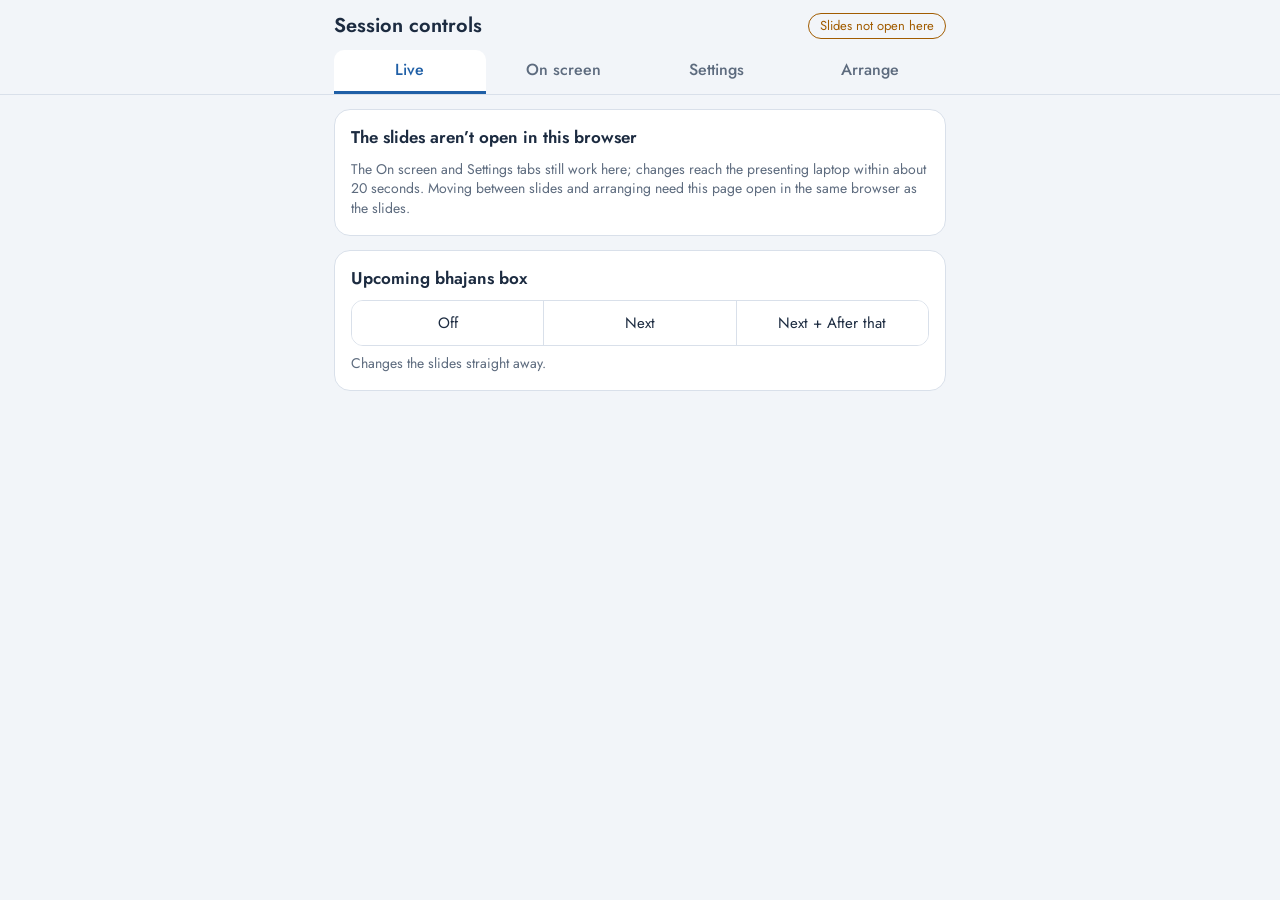
==== commit 39d21757: "Add files via upload" ====
--- a/control.html
+++ b/control.html
@@ -21,13 +21,25 @@
   * { box-sizing: border-box; }
   [hidden] { display: none !important; }
   body { margin: 0; background: var(--bg); color: var(--ink); font-family: 'Jost', 'Segoe UI', Arial, sans-serif; font-size: 16px; line-height: 1.4; }
-  main { max-width: 640px; margin: 0 auto; padding: 16px 14px 40px; display: flex; flex-direction: column; gap: 14px; }
-  header { display: flex; align-items: center; justify-content: space-between; gap: 12px; flex-wrap: wrap; }
-  h1 { font-size: 22px; font-weight: 600; margin: 0; }
-  h2 { font-size: 17px; font-weight: 600; margin: 0 0 10px; }
-  .pill { font-size: 13.5px; padding: 4px 12px; border-radius: 999px; border: 1px solid var(--line); color: var(--muted); }
+
+  /* header + tabs */
+  .top { position: sticky; top: 0; z-index: 10; background: var(--bg); border-bottom: 1px solid var(--line); }
+  .top-inner { max-width: 640px; margin: 0 auto; padding: 12px 14px 0; }
+  .title-row { display: flex; align-items: center; justify-content: space-between; gap: 10px; }
+  h1 { font-size: 20px; font-weight: 600; margin: 0; }
+  .pill { font-size: 13px; padding: 3px 11px; border-radius: 999px; border: 1px solid var(--line); color: var(--muted); white-space: nowrap; }
   .pill.ok { color: var(--ok); border-color: currentColor; }
   .pill.warn { color: var(--warn); border-color: currentColor; }
+  .tabs { display: flex; gap: 2px; margin-top: 10px; }
+  .tabs button {
+    flex: 1; border: 0; border-radius: 10px 10px 0 0; background: transparent; min-height: 44px; padding: 8px 4px;
+    color: var(--muted); font-weight: 500; border-bottom: 3px solid transparent;
+  }
+  .tabs button[aria-selected="true"] { color: var(--accent); border-bottom-color: var(--accent); background: var(--card); }
+
+  main { max-width: 640px; margin: 0 auto; padding: 14px 14px 110px; }
+  .panel { display: flex; flex-direction: column; gap: 14px; }
+  h2 { font-size: 17px; font-weight: 600; margin: 0 0 10px; }
   .card { background: var(--card); border: 1px solid var(--line); border-radius: 16px; padding: 16px; }
   .note { font-size: 14px; color: var(--muted); margin: 8px 0 0; }
   .now-label { font-size: 13px; color: var(--muted); }
@@ -36,22 +48,11 @@
   .next .now-title { font-size: 17px; }
   .next.after { border-left-color: var(--line); margin-top: 8px; }
   .next.after .now-title { font-size: 15px; font-weight: 500; }
-  .preview { margin-top: 10px; width: 100%; border-radius: 10px; border: 1px solid var(--line); display: block; }
-  h3 { font-size: 14.5px; font-weight: 600; margin: 18px 0 8px; color: var(--muted); }
-  #sf { display: flex; flex-direction: column; gap: 10px; }
-  #sf .row { margin-top: 0; }
-  label.range { gap: 2px; }
-  label.range span { color: var(--muted); font-weight: 400; }
-  input[type=range] { width: 100%; accent-color: var(--accent); }
-  .file-btn { position: relative; overflow: hidden; display: inline-flex; align-items: center; }
-  .file-btn input { position: absolute; inset: 0; opacity: 0; cursor: pointer; }
   .meta { color: var(--muted); font-size: 14px; }
   .count { float: right; color: var(--muted); font-variant-numeric: tabular-nums; font-size: 14px; }
+
   button, select, input, textarea { font: inherit; color: var(--ink); }
-  button {
-    background: var(--card); border: 1px solid var(--line); border-radius: 12px;
-    padding: 10px 14px; cursor: pointer; min-height: 44px;
-  }
+  button { background: var(--card); border: 1px solid var(--line); border-radius: 12px; padding: 10px 14px; cursor: pointer; min-height: 44px; }
   button:hover { background: var(--soft); }
   button.primary { background: var(--accent); color: var(--accent-ink); border-color: transparent; font-weight: 600; }
   button.on { background: var(--soft); border-color: var(--accent); color: var(--accent); font-weight: 600; }
@@ -61,227 +62,328 @@
   .nav button { font-size: 20px; min-height: 64px; }
   .tools { display: flex; flex-wrap: wrap; gap: 8px; margin-top: 10px; }
   .tools button { flex: 1 1 auto; font-size: 15px; }
+  .seg { display: flex; border: 1px solid var(--line); border-radius: 12px; overflow: hidden; }
+  .seg button { flex: 1; border: 0; border-radius: 0; border-right: 1px solid var(--line); font-size: 15px; }
+  .seg button:last-child { border-right: 0; }
+  .seg button.on { background: var(--accent); color: var(--accent-ink); }
+
   label { display: flex; flex-direction: column; gap: 6px; font-size: 14.5px; font-weight: 500; }
   label.check { flex-direction: row; align-items: center; gap: 10px; font-weight: 400; }
-  textarea, input[type=text], input[type=password], select {
-    width: 100%; border: 1px solid var(--line); border-radius: 10px; padding: 10px 12px; background: var(--bg);
-  }
-  textarea { resize: vertical; min-height: 96px; }
+  textarea, input[type=text], input[type=password], select { width: 100%; border: 1px solid var(--line); border-radius: 10px; padding: 10px 12px; background: var(--bg); }
+  textarea { resize: vertical; min-height: 90px; }
   input[type=checkbox] { width: 20px; height: 20px; accent-color: var(--accent); }
-  .row { display: flex; gap: 12px; align-items: flex-end; flex-wrap: wrap; margin-top: 10px; }
+  input[type=range] { width: 100%; accent-color: var(--accent); }
+  .stack { display: flex; flex-direction: column; gap: 10px; }
+  .row { display: flex; gap: 12px; align-items: flex-end; flex-wrap: wrap; }
   .row > * { flex: 1 1 140px; }
   .actions { display: flex; gap: 8px; justify-content: flex-end; margin-top: 12px; flex-wrap: wrap; }
-  .live { margin-top: 10px; font-size: 14px; color: var(--muted); }
-  .live b { color: var(--ink); font-weight: 500; }
-  ol { list-style: none; margin: 0; padding: 0; max-height: 46vh; overflow-y: auto; }
+  .actions.left { justify-content: flex-start; }
+  label.range { gap: 2px; }
+  label.range span { color: var(--muted); font-weight: 400; }
+  details { border-top: 1px solid var(--line); padding: 4px 0; }
+  details:first-of-type { border-top: 0; }
+  summary { cursor: pointer; font-weight: 600; padding: 10px 0; list-style: none; display: flex; justify-content: space-between; }
+  summary::-webkit-details-marker { display: none; }
+  summary::after { content: "▾"; color: var(--muted); }
+  details[open] summary::after { content: "▴"; }
+  details .stack { padding-bottom: 12px; }
+
+  ol { list-style: none; margin: 0; padding: 0; }
   li.sec { font-size: 12.5px; font-weight: 600; color: var(--muted); padding: 12px 8px 4px; }
   li.item { padding: 9px 10px; border-radius: 10px; cursor: pointer; display: flex; justify-content: space-between; gap: 10px; }
   li.item:hover { background: var(--soft); }
   li.item.current { background: var(--soft); outline: 2px solid var(--accent); }
   li.item .t { white-space: nowrap; overflow: hidden; text-overflow: ellipsis; }
   li.item .s { color: var(--muted); font-size: 13.5px; white-space: nowrap; }
-  .pin { display: flex; gap: 8px; margin-top: 10px; }
-  .pin input { flex: 1; }
+
+  .chips { display: flex; flex-wrap: wrap; gap: 8px; }
+  .chips button { min-height: 40px; padding: 6px 12px; font-size: 14.5px; }
+  .pad { display: grid; grid-template-columns: repeat(3, 64px); grid-template-rows: repeat(3, 56px); gap: 6px; justify-content: center; margin: 6px 0; }
+  .pad button { font-size: 22px; padding: 0; }
+  .pad .c { white-space: pre-line; grid-column: 2; grid-row: 2; font-size: 13px; color: var(--muted); display: grid; place-items: center; text-align: center; }
+
+  /* always-reachable slide buttons on the other tabs */
+  .mini { position: fixed; left: 0; right: 0; bottom: 0; z-index: 10; background: var(--card); border-top: 1px solid var(--line); }
+  .mini-inner { max-width: 640px; margin: 0 auto; padding: 8px 14px; display: grid; grid-template-columns: auto 1fr auto; gap: 10px; align-items: center; }
+  .mini .t { font-size: 14px; white-space: nowrap; overflow: hidden; text-overflow: ellipsis; text-align: center; color: var(--muted); }
+  .savebar { position: sticky; bottom: 70px; z-index: 5; background: var(--card); border: 1px solid var(--line); border-radius: 14px; padding: 10px 12px; display: flex; align-items: center; gap: 8px; box-shadow: 0 10px 30px -18px rgba(0,0,0,.5); }
+  .savebar .note { flex: 1; margin: 0; }
 </style>
 </head>
 <body>
+<div class="top">
+  <div class="top-inner">
+    <div class="title-row">
+      <h1>Session controls</h1>
+      <span id="conn" class="pill">Looking for the slides…</span>
+    </div>
+    <div class="tabs" role="tablist">
+      <button role="tab" data-tab="live" aria-selected="true">Live</button>
+      <button role="tab" data-tab="words">On screen</button>
+      <button role="tab" data-tab="settings">Settings</button>
+      <button role="tab" data-tab="arrange">Arrange</button>
+    </div>
+  </div>
+</div>
+
 <main>
-  <header>
-    <h1>Session controls</h1>
-    <span id="conn" class="pill">Looking for the slides…</span>
-  </header>
-
-  <section class="card" id="remote-note" hidden>
-    <h2>The slides aren’t open in this browser</h2>
-    <p class="note">You can still update the announcements and the top text here; they reach the presenting laptop within about 20 seconds. Moving between slides only works when this page is open in the same browser as the slides.</p>
-  </section>
-
-  <section class="card" id="nav-card">
-    <span class="count" id="count"></span>
-    <div class="now-label">Now showing</div>
-    <div class="now-title" id="now-title">—</div>
-    <div class="next" id="next-wrap" hidden>
-      <div class="now-label">Next</div>
-      <div class="now-title" id="next-title"></div>
-      <div class="meta" id="next-meta"></div>
-    </div>
-    <div class="next after" id="next2-wrap" hidden>
-      <div class="now-label">After that</div>
-      <div class="now-title" id="next2-title"></div>
-      <div class="meta" id="next2-meta"></div>
-    </div>
-    <div class="nav">
-      <button data-cmd="prev" aria-label="Previous">‹ Back</button>
-      <button data-cmd="next" class="primary" aria-label="Next">Next ›</button>
-    </div>
-    <div class="tools">
-      <button data-cmd="blackout" id="btn-black">Black screen</button>
-      <button data-cmd="video" id="btn-video">Darshan video</button>
-      <button data-cmd="smaller" aria-label="Smaller text">A−</button>
-      <button data-cmd="larger" aria-label="Larger text">A+</button>
-      <button data-cmd="reload">Reload from list</button>
-    </div>
-    <p class="note" id="scroll-note" hidden>This bhajan scrolls: Next moves down through the words first.</p>
-  </section>
-
-  <section class="card">
-    <h2>Announcements strip</h2>
-    <label>One announcement per line
-      <textarea id="tk-text" placeholder="e.g. Prasadam will be served in the hall after Arathi"></textarea>
-    </label>
-    <div class="row">
-      <label class="check"><input type="checkbox" id="tk-on"> Show on the slides</label>
-      <label>Speed
-        <select id="tk-speed">
-          <option value="slow">Slow</option>
-          <option value="medium">Medium</option>
-          <option value="fast">Fast</option>
-        </select>
-      </label>
-    </div>
-    <div class="actions">
-      <button id="tk-hide">Hide strip</button>
-      <button id="tk-apply" class="primary">Update the slides</button>
-    </div>
-    <div class="live" id="tk-live"></div>
-  </section>
-
-  <section class="card">
-    <h2>Text at the top of every slide</h2>
-    <label>For this deck only
-      <input type="text" id="banner" maxlength="80" placeholder="e.g. Global Akhanda Bhajans 2026">
-    </label>
-    <div class="actions">
-      <button id="banner-apply" class="primary">Update the slides</button>
+  <section class="card" id="share-card" hidden style="margin-bottom:14px">
+    <h2>Share with other laptops</h2>
+    <p class="note" id="share-note"></p>
+    <div class="row" style="margin-top:10px">
+      <input type="password" id="pin" placeholder="Editing PIN" autocomplete="off">
+      <button id="pin-save" style="flex:0 0 auto">Save</button>
     </div>
   </section>
 
-  <section class="card">
-    <h2>Sai Rhythms deck</h2>
-    <label>Published deck link
-      <input type="text" id="deck-url" placeholder="https://sairhythms.sathyasai.org/song/slides/…/view">
-    </label>
-    <p class="note" id="deck-name"></p>
-    <div class="actions">
-      <button id="deck-apply" class="primary">Load this deck</button>
-    </div>
+  <section class="card" id="remote-note" hidden style="margin-bottom:14px">
+    <h2>The slides aren’t open in this browser</h2>
+    <p class="note">The On screen and Settings tabs still work here; changes reach the presenting laptop within about 20 seconds. Moving between slides and arranging need this page open in the same browser as the slides.</p>
   </section>
 
-  <section class="card">
-    <h2>Title slide</h2>
-    <label>Title
-      <input type="text" id="ts-title" maxlength="120">
-    </label>
-    <label style="margin-top:10px">Line under the title
-      <input type="text" id="ts-sub" maxlength="160">
-    </label>
-    <label style="margin-top:10px">Or a picture instead
-      <input type="text" id="ts-cover" placeholder="Upload a picture, or type a link like images/cover.png">
-    </label>
-    <div class="actions" style="justify-content:flex-start">
-      <span class="file-btn"><button type="button" tabindex="-1">Upload a picture…</button><input type="file" id="ts-file" accept="image/png,image/jpeg,image/webp" aria-label="Upload a picture for the title slide"></span>
-      <button id="ts-clear">Use the title text instead</button>
-    </div>
-    <img id="ts-preview" class="preview" alt="" hidden>
-    <p class="note" id="ts-note">Leave Title or Line empty to use the center name and date from Sai Rhythms. For a slide made in Canva, download it as a PNG or JPG (1920 × 1080) and upload it here.</p>
-    <div class="actions">
-      <button id="ts-show">Show the title slide</button>
-      <button id="ts-apply" class="primary">Update the slides</button>
-    </div>
-  </section>
-
-  <section class="card">
-    <h2>Arrange text and logos</h2>
-    <p class="note" style="margin-top:0">Move the words, logos, top text, Next box or clock if they sit on top of part of the design. Each design remembers its own arrangement.</p>
-    <div class="actions" style="justify-content:flex-start">
-      <button id="arrange-btn">Arrange on the slides</button>
-    </div>
-    <p class="note" id="arrange-note"></p>
-  </section>
-
-  <section class="card" id="settings-card">
-    <h2>Settings</h2>
-    <form id="sf" onsubmit="return false">
-      <h3>Darshan video</h3>
-      <label>YouTube links, one per line
-        <textarea name="videos" rows="3" placeholder="https://www.youtube.com/watch?v=XXXXXXXXXXX 1:20-4:05"></textarea>
+  <!-- LIVE -->
+  <div class="panel" data-panel="live">
+    <section class="card needs-slides">
+      <span class="count" id="count"></span>
+      <div class="now-label">Now showing</div>
+      <div class="now-title" id="now-title">—</div>
+      <div class="next" id="next-wrap" hidden>
+        <div class="now-label">Next</div>
+        <div class="now-title" id="next-title"></div>
+        <div class="meta" id="next-meta"></div>
+      </div>
+      <div class="next after" id="next2-wrap" hidden>
+        <div class="now-label">After that</div>
+        <div class="now-title" id="next2-title"></div>
+        <div class="meta" id="next2-meta"></div>
+      </div>
+      <div class="nav">
+        <button data-cmd="prev" aria-label="Previous">‹ Back</button>
+        <button data-cmd="next" class="primary" aria-label="Next">Next ›</button>
+      </div>
+      <div class="tools">
+        <button data-cmd="blackout" id="btn-black">Black screen</button>
+        <button data-cmd="video" id="btn-video">Darshan video</button>
+        <button data-cmd="smaller" aria-label="Smaller text">A−</button>
+        <button data-cmd="larger" aria-label="Larger text">A+</button>
+        <button data-cmd="reload">Reload from list</button>
+      </div>
+      <p class="note" id="scroll-note" hidden>This bhajan scrolls: Next moves down through the words first.</p>
+    </section>
+
+    <section class="card">
+      <h2>Upcoming bhajans box</h2>
+      <div class="seg" id="next-mode">
+        <button data-mode="off">Off</button>
+        <button data-mode="one">Next</button>
+        <button data-mode="two">Next + After that</button>
+      </div>
+      <p class="note">Changes the slides straight away.</p>
+    </section>
+
+    <section class="card needs-slides">
+      <h2>Jump to a slide</h2>
+      <ol id="list"></ol>
+    </section>
+  </div>
+
+  <!-- ON SCREEN -->
+  <div class="panel" data-panel="words" hidden>
+    <section class="card">
+      <h2>Announcements strip</h2>
+      <div class="stack">
+        <label>One announcement per line
+          <textarea id="tk-text" placeholder="e.g. Prasadam will be served in the hall after Arathi"></textarea>
+        </label>
+        <div class="row">
+          <label class="check"><input type="checkbox" id="tk-on"> Show on the slides</label>
+          <label>Speed
+            <select id="tk-speed"><option value="slow">Slow</option><option value="medium">Medium</option><option value="fast">Fast</option></select>
+          </label>
+        </div>
+      </div>
+      <div class="actions">
+        <button id="tk-hide">Hide strip</button>
+        <button id="tk-apply" class="primary">Update the slides</button>
+      </div>
+      <p class="note" id="tk-live"></p>
+    </section>
+
+    <section class="card">
+      <h2>Text at the top of every slide</h2>
+      <label>For this deck only
+        <input type="text" id="banner" maxlength="80" placeholder="e.g. Global Akhanda Bhajans 2026">
       </label>
-      <p class="note">Add times after a link to use part of it, like 1:20-4:05.</p>
-      <div class="row">
-        <label>Show the video on
-          <select name="videoOn">
-            <option value="lyrics">Bhajans and prayers</option>
-            <option value="songs">Bhajans only</option>
-            <option value="all">Every slide</option>
-            <option value="off">No slides</option>
-          </select>
+      <div class="actions">
+        <button id="banner-apply" class="primary">Update the slides</button>
+      </div>
+    </section>
+
+    <section class="card">
+      <h2>Title slide</h2>
+      <div class="stack">
+        <label>Title <input type="text" id="ts-title" maxlength="120"></label>
+        <label>Line under the title <input type="text" id="ts-sub" maxlength="160"></label>
+        <label>Or a picture instead (link)
+          <input type="text" id="ts-cover" placeholder="images/akhanda-cover.png">
         </label>
-        <label>Side
-          <select name="videoSide"><option value="left">Left</option><option value="right">Right</option></select>
-        </label>
-      </div>
-      <p class="note">Framing (changes show live on a bhajan slide):</p>
-      <label class="range">Width <span data-v="videoWidth"></span><input type="range" name="videoWidth" min="30" max="60" step="1"></label>
-      <label class="range">Zoom <span data-v="videoZoom"></span><input type="range" name="videoZoom" min="100" max="300" step="5"></label>
-      <label class="range">Focus left to right <span data-v="videoFocusX"></span><input type="range" name="videoFocusX" min="0" max="100" step="1"></label>
-      <label class="range">Focus top to bottom <span data-v="videoFocusY"></span><input type="range" name="videoFocusY" min="0" max="100" step="1"></label>
-      <label class="range">Soft edge <span data-v="videoFeather"></span><input type="range" name="videoFeather" min="0" max="70" step="1"></label>
-
-      <h3>Design</h3>
-      <label>Design
-        <select name="template"></select>
+      </div>
+      <p class="note">Leave Title or Line empty to use the center name and date from Sai Rhythms. For a slide made in Canva: download it as PNG or JPG (1920 × 1080), upload it to the <b>images</b> folder on GitHub, and type its link here, like <code>images/akhanda-cover.png</code>.</p>
+      <div class="actions">
+        <button id="ts-clear">Use the title text</button>
+        <button id="ts-show">Show the title slide</button>
+        <button id="ts-apply" class="primary">Update the slides</button>
+      </div>
+    </section>
+  </div>
+
+  <!-- SETTINGS -->
+  <div class="panel" data-panel="settings" hidden>
+    <section class="card">
+      <h2>Sai Rhythms deck</h2>
+      <label>Published deck link
+        <input type="text" id="deck-url" placeholder="https://sairhythms.sathyasai.org/song/slides/…/view">
       </label>
-
-      <h3>Bhajan slides</h3>
-      <div class="row">
-        <label>When a bhajan doesn’t fit
-          <select name="longText"><option value="scroll">Scroll within the slide</option><option value="split">Continue on the next slide</option></select>
-        </label>
-        <label>Most lines per slide
-          <input type="text" inputmode="numeric" name="maxLines">
-        </label>
-      </div>
-      <label class="check"><input type="checkbox" name="showMeaning"> Show the meaning under each bhajan</label>
-      <label class="check"><input type="checkbox" name="showSinger"> Show the singer and pitch under the title</label>
-      <label class="check"><input type="checkbox" name="titleSlide"> Start with a title slide</label>
-      <label class="check"><input type="checkbox" name="showClock"> Show the current time</label>
-
-      <h3>Logos on every slide</h3>
-      <div class="row">
-        <label>First logo (link)<input type="text" name="logo1"></label>
-        <label>Where<select name="logo1Pos"><option value="top-left">Top left</option><option value="top-right">Top right</option><option value="bottom-left">Bottom left</option><option value="off">Don’t show</option></select></label>
-      </div>
-      <div class="row">
-        <label>Second logo (link)<input type="text" name="logo2"></label>
-        <label>Where<select name="logo2Pos"><option value="top-left">Top left</option><option value="top-right">Top right</option><option value="bottom-left">Bottom left</option><option value="off">Don’t show</option></select></label>
-      </div>
-      <label>Logo size
-        <select name="logoSize"><option value="small">Small</option><option value="medium">Medium</option><option value="large">Large</option></select>
-      </label>
-    </form>
-    <div class="actions">
-      <button id="sf-undo">Undo changes</button>
+      <p class="note" id="deck-name"></p>
+      <div class="actions">
+        <button id="deck-apply" class="primary">Load this deck</button>
+      </div>
+    </section>
+
+    <section class="card">
+      <form id="sf" onsubmit="return false">
+        <details open>
+          <summary>Darshan video</summary>
+          <div class="stack">
+            <label>YouTube links, one per line
+              <textarea name="videos" rows="3" placeholder="https://www.youtube.com/watch?v=XXXXXXXXXXX 1:20-4:05"></textarea>
+            </label>
+            <p class="note" style="margin:0">Add times after a link to use part of it, like 1:20-4:05.</p>
+            <div class="row">
+              <label>Show the video on
+                <select name="videoOn">
+                  <option value="lyrics">Bhajans and prayers</option>
+                  <option value="songs">Bhajans only</option>
+                  <option value="all">Every slide</option>
+                  <option value="off">No slides</option>
+                </select>
+              </label>
+              <label>Side
+                <select name="videoSide"><option value="left">Left</option><option value="right">Right</option></select>
+              </label>
+            </div>
+            <p class="note" style="margin:0">Framing shows live on a bhajan slide:</p>
+            <label class="range">Width <span data-v="videoWidth"></span><input type="range" name="videoWidth" min="30" max="60" step="1"></label>
+            <label class="range">Zoom <span data-v="videoZoom"></span><input type="range" name="videoZoom" min="100" max="300" step="5"></label>
+            <label class="range">Focus left to right <span data-v="videoFocusX"></span><input type="range" name="videoFocusX" min="0" max="100" step="1"></label>
+            <label class="range">Focus top to bottom <span data-v="videoFocusY"></span><input type="range" name="videoFocusY" min="0" max="100" step="1"></label>
+            <label class="range">Soft edge <span data-v="videoFeather"></span><input type="range" name="videoFeather" min="0" max="70" step="1"></label>
+          </div>
+        </details>
+        <details>
+          <summary>Design</summary>
+          <div class="stack">
+            <label>Design <select name="template"></select></label>
+          </div>
+        </details>
+        <details>
+          <summary>Bhajan slides</summary>
+          <div class="stack">
+            <div class="row">
+              <label>When a bhajan doesn’t fit
+                <select name="longText"><option value="scroll">Scroll within the slide</option><option value="split">Continue on the next slide</option></select>
+              </label>
+              <label>Most lines per slide
+                <input type="text" inputmode="numeric" name="maxLines">
+              </label>
+            </div>
+            <label>Upcoming bhajans box
+              <select name="nextMode"><option value="two">Next and After that</option><option value="one">Next only</option><option value="off">Don’t show</option></select>
+            </label>
+            <label class="check"><input type="checkbox" name="showMeaning"> Show the meaning under each bhajan</label>
+            <label class="check"><input type="checkbox" name="showSinger"> Show the singer and pitch under the title</label>
+            <label class="check"><input type="checkbox" name="titleSlide"> Start with a title slide</label>
+            <label class="check"><input type="checkbox" name="showClock"> Show the current time</label>
+          </div>
+        </details>
+        <details>
+          <summary>Logos</summary>
+          <div class="stack">
+            <div class="row">
+              <label>First logo (link)<input type="text" name="logo1"></label>
+              <label>Where<select name="logo1Pos"><option value="top-left">Top left</option><option value="top-right">Top right</option><option value="bottom-left">Bottom left</option><option value="off">Don’t show</option></select></label>
+            </div>
+            <div class="row">
+              <label>Second logo (link)<input type="text" name="logo2"></label>
+              <label>Where<select name="logo2Pos"><option value="top-left">Top left</option><option value="top-right">Top right</option><option value="bottom-left">Bottom left</option><option value="off">Don’t show</option></select></label>
+            </div>
+            <label>Logo size
+              <select name="logoSize"><option value="small">Small</option><option value="medium">Medium</option><option value="large">Large</option></select>
+            </label>
+            <p class="note" style="margin:0">To move or resize a logo on a particular design, use the Arrange tab.</p>
+          </div>
+        </details>
+      </form>
+    </section>
+    <div class="savebar">
+      <p class="note" id="sf-note">No unsaved changes.</p>
+      <button id="sf-undo">Undo</button>
       <button id="sf-save" class="primary">Save settings</button>
     </div>
-    <p class="note" id="sf-note"></p>
-  </section>
-
-  <section class="card" id="share-card" hidden>
-    <h2>Share with other laptops</h2>
-    <p class="note" id="share-note"></p>
-    <div class="pin">
-      <input type="password" id="pin" placeholder="Editing PIN" autocomplete="off">
-      <button id="pin-save">Save</button>
-    </div>
-  </section>
-
-  <section class="card" id="list-card">
-    <h2>Jump to a slide</h2>
-    <ol id="list"></ol>
-  </section>
+  </div>
+
+  <!-- ARRANGE -->
+  <div class="panel" data-panel="arrange" hidden>
+    <section class="card">
+      <h2>Arrange text and logos</h2>
+      <p class="note" style="margin-top:0">Move or resize the words, logos, top text, Next box or clock when they sit on part of the design. Each design remembers its own arrangement, for every laptop.</p>
+      <div class="actions left">
+        <button id="arrange-btn" class="primary">Start arranging</button>
+      </div>
+      <p class="note" id="arrange-off-note"></p>
+    </section>
+
+    <section class="card" id="arrange-tools" hidden>
+      <h2>1. Choose what to change</h2>
+      <div class="chips" id="arrange-chips"></div>
+      <div class="actions left">
+        <button data-arr-slide="-1">‹ Previous slide</button>
+        <button data-arr-slide="1">Next slide ›</button>
+      </div>
+      <p class="note" style="margin-top:4px">Bhajan words, information, short slides and the title slide each have their own position: move to a slide of that kind to arrange it.</p>
+
+      <h2 style="margin-top:18px">2. Move and resize</h2>
+      <div class="row" style="align-items:center">
+        <div class="seg" id="arr-step" style="flex:0 0 auto">
+          <button data-step="4" class="on">Small steps</button>
+          <button data-step="24">Big steps</button>
+        </div>
+      </div>
+      <div class="pad">
+        <span></span><button data-arr="up" aria-label="Move up">↑</button><span></span>
+        <button data-arr="left" aria-label="Move left">←</button><span class="c" id="arr-pos">—</span><button data-arr="right" aria-label="Move right">→</button>
+        <span></span><button data-arr="down" aria-label="Move down">↓</button><span></span>
+      </div>
+      <div class="tools">
+        <button data-arr="smaller">Smaller</button>
+        <button data-arr="bigger">Bigger</button>
+        <button data-arr="reset">Put back</button>
+        <button data-arr="reset-all">Reset all</button>
+      </div>
+      <p class="note">You can also drag items directly on the slides, and scroll over an item to resize it.</p>
+    </section>
+  </div>
 </main>
 
-<script src="config.js?v=2026.11.20-14"></script>
+<div class="mini" id="mini" hidden>
+  <div class="mini-inner">
+    <button data-cmd="prev" aria-label="Previous slide">‹</button>
+    <div class="t" id="mini-title"></div>
+    <button data-cmd="next" class="primary" aria-label="Next slide">Next ›</button>
+  </div>
+</div>
+
+<script src="config.js?v=2026.11.20-16"></script>
 <script>
 (() => {
   'use strict';
@@ -290,12 +392,24 @@
   const $ = s => document.querySelector(s);
   const esc = s => String(s ?? '').replace(/[&<>"']/g, c => ({ '&': '&amp;', '<': '&lt;', '>': '&gt;', '"': '&quot;', "'": '&#39;' }[c]));
   const chan = 'BroadcastChannel' in window ? new BroadcastChannel('bhajan-slides') : null;
-
-  const presenters = new Map();   // id → latest status
-  let status = null;              // the slides window being controlled
-  let tkDirty = false, bannerDirty = false, tsDirty = false, deckDirty = false;
   const getPin = () => { try { return JSON.parse(localStorage.getItem('bs.pin.v1') || '""'); } catch { return ''; } };
 
+  const presenters = new Map();
+  let status = null;
+  let tkDirty = false, bannerDirty = false, tsDirty = false, deckDirty = false, sfDirty = false;
+
+  /* ---------- tabs ---------- */
+  let tab = localStorage.getItem('bs.ctl.tab') || 'live';
+  function showTab(t) {
+    tab = t; localStorage.setItem('bs.ctl.tab', t);
+    document.querySelectorAll('[data-tab]').forEach(b => b.setAttribute('aria-selected', String(b.dataset.tab === t)));
+    document.querySelectorAll('[data-panel]').forEach(p => { p.hidden = p.dataset.panel !== t; });
+    $('#mini').hidden = !status || t === 'live';
+    window.scrollTo(0, 0);
+  }
+  document.querySelectorAll('[data-tab]').forEach(b => b.addEventListener('click', () => showTab(b.dataset.tab)));
+
+  /* ---------- connection with the slides window ---------- */
   function pickTarget() {
     const now = Date.now();
     for (const [id, s] of presenters) if (now - s.at > 9000) presenters.delete(id);
@@ -303,178 +417,74 @@
     all.sort((a, b) => (b.fullscreen - a.fullscreen) || (b.visible - a.visible) || (b.at - a.at));
     return all[0] || null;
   }
-  function send(cmd, extra = {}) {
-    if (!chan || !status) return;
-    chan.postMessage({ type: 'cmd', target: status.id, cmd, ...extra });
-  }
+  function send(cmd, extra = {}) { if (chan && status) chan.postMessage({ type: 'cmd', target: status.id, cmd, ...extra }); }
 
   function renderStatus() {
     status = pickTarget();
-    const connected = !!status;
-    const conn = $('#conn');
+    const connected = !!status, conn = $('#conn');
     if (connected) {
-      const many = presenters.size > 1;
-      conn.textContent = many ? (status.fullscreen ? 'Controlling the full-screen slides' : `Controlling 1 of ${presenters.size} slide windows`) : 'Connected to the slides';
+      conn.textContent = presenters.size > 1 ? (status.fullscreen ? 'Controlling the full-screen slides' : `1 of ${presenters.size} slide windows`) : 'Connected to the slides';
       conn.className = 'pill ok';
     } else {
-      conn.textContent = RELAY ? 'Slides not open in this browser' : 'Open the slides in this browser';
+      conn.textContent = RELAY ? 'Slides not open here' : 'Open the slides in this browser';
       conn.className = 'pill warn';
     }
     $('#remote-note').hidden = connected || !RELAY;
-    $('#nav-card').hidden = !connected;
-    $('#list-card').hidden = !connected;
-    if (!connected) { if (RELAY) loadRemote(); return; }
+    document.querySelectorAll('.needs-slides').forEach(e => { e.hidden = !connected; });
+    $('#mini').hidden = !connected || tab === 'live';
+    if (!connected) { if (RELAY) loadRemote(); renderArrange(); return; }
 
     $('#count').textContent = status.total ? `${status.cur + 1} / ${status.total}` : '';
     $('#now-title').textContent = status.title || '—';
-    const nx = status.next;
-    $('#next-wrap').hidden = !nx;
-    if (nx) {
-      $('#next-title').textContent = nx.title;
-      $('#next-meta').textContent = [nx.singer, nx.pitch ? 'pitch ' + nx.pitch : ''].filter(Boolean).join(', ');
-    }
-    const n2 = status.next2;
-    $('#next2-wrap').hidden = !n2;
-    if (n2) {
-      $('#next2-title').textContent = n2.title;
-      $('#next2-meta').textContent = [n2.singer, n2.pitch ? 'pitch ' + n2.pitch : ''].filter(Boolean).join(', ');
-    }
-    if (!deckDirty) $('#deck-url').value = status.saiUrl || '';
-    $('#deck-name').textContent = status.deck ? [status.deck.name, status.deck.date].filter(Boolean).join(', ') : '';
+    $('#mini-title').textContent = status.title ? `${status.cur + 1}/${status.total} · ${status.title}` : '';
+    setNext('#next', status.next); setNext('#next2', status.next2);
     $('#btn-black').classList.toggle('on', !!status.blackout);
     $('#btn-black').textContent = status.blackout ? 'Black screen is on' : 'Black screen';
     $('#btn-video').classList.toggle('on', !status.video);
     $('#btn-video').textContent = status.video ? 'Darshan video' : 'Video is off';
     $('#scroll-note').hidden = !status.scroll;
+    showNextMode((status.settings || {}).nextMode || 'two');
     showTicker(status.ticker, status.banner);
     showTitleSlide(status.titleSlide);
     fillSettings(status.settings, status.templates);
-    $('#arrange-btn').textContent = status.arranging ? 'Finish arranging' : 'Arrange on the slides';
-    $('#arrange-note').textContent = status.arranging ? 'On the slides: drag the outlined text or logos. Scroll on a logo to resize it. Arrow keys nudge the selected item. Done is in the bar at the top.' : '';
-    renderList();
-    const share = status.relay && !status.hasPin;
-    $('#share-card').hidden = !share && !/PIN/.test(status.saveNote || '');
-    $('#share-note').textContent = status.saveNote || 'Changes made here are saved on this laptop. Enter the editing PIN to share them with every laptop.';
-  }
-
-  function showTicker(t, banner) {
-    t = t || { text: '', on: false, speed: 'slow' };
-    if (!tkDirty) { $('#tk-text').value = t.text || ''; $('#tk-on').checked = !!t.on; $('#tk-speed').value = t.speed || 'slow'; }
-    if (!bannerDirty) $('#banner').value = banner || '';
-    const lines = (t.text || '').split('\n').filter(s => s.trim()).length;
-    $('#tk-live').innerHTML = t.on && lines ? `On the slides now: <b>${lines} announcement${lines === 1 ? '' : 's'}</b>, ${esc(t.speed)}` : 'The strip is not showing.';
-  }
-
-  function showTitleSlide(t) {
-    t = t || {};
-    $('#ts-title').placeholder = t.origTitle || 'Center name from Sai Rhythms';
-    $('#ts-sub').placeholder = t.origSub || 'Date from Sai Rhythms';
-    if (tsDirty) return;
-    $('#ts-title').value = t.title || ''; $('#ts-sub').value = t.sub || ''; $('#ts-cover').value = t.cover || '';
-    showPreview(t.cover || '');
-  }
-  function showPreview(v) {
-    const img = $('#ts-preview');
-    let src = '';
-    if (v.startsWith('drive:')) { try { src = JSON.parse(localStorage.getItem('bs.img.' + v.slice(6)) || '""'); } catch { } }
-    else if (v) src = /^https?:/.test(v) ? v : new URL(v, location.href).href;
-    img.hidden = !src; if (src && img.src !== src) img.src = src;
-  }
-  $('#ts-clear').addEventListener('click', () => { $('#ts-cover').value = ''; tsDirty = true; $('#ts-apply').click(); });
-  $('#ts-file').addEventListener('change', async e => {
-    const file = e.target.files[0]; e.target.value = '';
-    if (file) await uploadCover(file);
-  });
-  async function uploadCover(file) {
-    const note = $('#ts-note');
-    if (!RELAY) { note.textContent = 'Uploading needs the Google Apps Script relay (see SETUP.md). For now, upload the picture to the images folder on GitHub and type its link.'; return; }
-    const pin = getPin();
-    if (!pin) { $('#share-card').hidden = false; $('#share-note').textContent = 'Enter the editing PIN once on this device, then choose the picture again.'; note.textContent = 'Uploading needs the editing PIN.'; return; }
-    try {
-      note.textContent = 'Preparing the picture…';
-      const bmp = await createImageBitmap(file);
-      const scale = Math.min(1, 1920 / bmp.width, 1080 / bmp.height);   // big exports are scaled down to screen size
-      const c = document.createElement('canvas');
-      c.width = Math.round(bmp.width * scale); c.height = Math.round(bmp.height * scale);
-      c.getContext('2d').drawImage(bmp, 0, 0, c.width, c.height);
-      const dataUrl = c.toDataURL('image/jpeg', 0.9);
-      note.textContent = 'Uploading…';
-      const res = await fetch(RELAY, { method: 'POST', headers: { 'Content-Type': 'text/plain;charset=utf-8' },
-        body: JSON.stringify({ action: 'uploadImage', pin, mime: 'image/jpeg', name: file.name.replace(/\.\w+$/, '') + '.jpg', data: dataUrl.split(',')[1] }) });
-      const r = await res.json();
-      if (r.error === 'wrong-pin') { localStorage.removeItem('bs.pin.v1'); $('#share-card').hidden = false; $('#share-note').textContent = 'That PIN didn’t match. Enter it again, then choose the picture again.'; note.textContent = ''; return; }
-      if (!r.ok) throw new Error(/action|Unknown/i.test(r.error || '') ? 'the Google Apps Script needs the latest update (see SETUP.md)' : (r.error || 'unknown error'));
-      try { localStorage.setItem('bs.img.' + r.id, JSON.stringify(dataUrl)); } catch { }
-      $('#ts-cover').value = 'drive:' + r.id;
-      showPreview('drive:' + r.id);
-      tsDirty = true; $('#ts-apply').click();
-      note.textContent = 'Uploaded and set as the title slide. It’s kept in the “Bhajan slides pictures” folder in the center’s Google Drive.';
-    } catch (err) { note.textContent = 'Couldn’t upload: ' + err.message; }
-  }
-  $('#deck-url').addEventListener('input', () => { deckDirty = true; });
-  $('#deck-apply').addEventListener('click', () => {
-    const url = $('#deck-url').value.trim();
-    if (!/^https:\/\/[^/]*sairhythms[^/]*\//i.test(url)) { $('#deck-name').textContent = 'That doesn’t look like a Sai Rhythms link.'; return; }
-    deckDirty = false;
-    $('#deck-name').textContent = 'Loading…';
-    if (status) send('deckUrl', { url }); else saveRemote({ saiUrl: url });
-  });
-  ['#ts-title', '#ts-sub', '#ts-cover'].forEach(s => $(s).addEventListener('input', () => { tsDirty = true; }));
-  $('#ts-apply').addEventListener('click', () => {
-    tsDirty = false;
-    const t = { title: $('#ts-title').value.trim(), sub: $('#ts-sub').value.trim(), cover: $('#ts-cover').value.trim() };
-    if (status) send('titleSlide', { titleSlide: t }); else saveRemote({ titleSlide: t });
-  });
-  $('#ts-show').addEventListener('click', () => send('gotoTitle'));
-
-  /* --- settings --- */
-  const sf = $('#sf');
-  const VIDEO_KEYS = ['videoSide', 'videoWidth', 'videoZoom', 'videoFocusX', 'videoFocusY', 'videoFeather'];
-  let sfDirty = false, previewing = false, lastTplSig = '';
-  function fillSettings(s, tpls) {
-    if (!s) return;
-    if (tpls) {
-      const sig = JSON.stringify(tpls);
-      if (sig !== lastTplSig) { lastTplSig = sig; sf.template.innerHTML = tpls.map(t => `<option value="${esc(t.id)}">${esc(t.name)}</option>`).join(''); }
-    }
-    if (sfDirty) return;
-    for (const el of sf.elements) {
-      if (!el.name || !(el.name in s)) continue;
-      if (el.type === 'checkbox') el.checked = !!s[el.name]; else el.value = s[el.name];
-    }
-    showRanges();
-  }
-  function showRanges() { sf.querySelectorAll('[data-v]').forEach(sp => { sp.textContent = sf[sp.dataset.v].value + '%'; }); }
-  function formSettings() {
-    const v = {};
-    for (const el of sf.elements) { if (el.name) v[el.name] = el.type === 'checkbox' ? el.checked : el.value; }
-    return v;
-  }
-  let pvTimer = null;
-  sf.addEventListener('input', e => {
-    sfDirty = true; showRanges();
-    $('#sf-note').textContent = 'Not saved yet.';
-    if (VIDEO_KEYS.includes(e.target.name) && status) {
-      clearTimeout(pvTimer);
-      pvTimer = setTimeout(() => { previewing = true; const v = formSettings(); send('videoPreview', { settings: Object.fromEntries(VIDEO_KEYS.map(k => [k, v[k]])) }); }, 60);
-    }
-  });
-  sf.addEventListener('change', () => { sfDirty = true; $('#sf-note').textContent = 'Not saved yet.'; });
-  $('#sf-save').addEventListener('click', () => {
-    const v = formSettings(); sfDirty = false; previewing = false;
-    if (status) { send('settings', { settings: v }); $('#sf-note').textContent = 'Saved.'; }
-    else saveRemote({ settings: v }).then(() => { $('#sf-note').textContent = $('#tk-live').textContent; });
-  });
-  $('#sf-undo').addEventListener('click', () => {
-    sfDirty = false; $('#sf-note').textContent = '';
-    if (previewing) { send('videoPreviewEnd'); previewing = false; }
-    if (status) fillSettings(status.settings, status.templates); else { remoteLoaded = 0; loadRemote(); }
-  });
-  $('#arrange-btn').addEventListener('click', () => {
-    if (!status) { $('#arrange-note').textContent = 'Arranging needs the slides open in this browser (on the presenting laptop).'; return; }
-    send('arrange', { on: !status.arranging });
-  });
-
+    if (!deckDirty) $('#deck-url').value = status.saiUrl || '';
+    $('#deck-name').textContent = status.deck ? [status.deck.name, status.deck.date].filter(Boolean).join(', ') : '';
+    renderList(); renderArrange();
+    const needPin = status.relay && (!status.hasPin || /PIN/.test(status.saveNote || ''));
+    $('#share-card').hidden = !needPin;
+    $('#share-note').textContent = status.saveNote || 'Changes made here are saved on this laptop. Enter the editing PIN once to share them with every laptop.';
+  }
+  function setNext(p, n) {
+    $(p + '-wrap').hidden = !n;
+    if (!n) return;
+    $(p + '-title').textContent = n.title;
+    $(p + '-meta').textContent = [n.singer, n.pitch ? 'pitch ' + n.pitch : ''].filter(Boolean).join(', ');
+  }
+
+  if (chan) {
+    chan.onmessage = ev => { const m = ev.data || {}; if (m.type === 'status') { presenters.set(m.id, m); renderStatus(); } };
+    const hello = () => chan.postMessage({ type: 'hello' });
+    hello(); setInterval(() => { hello(); setTimeout(renderStatus, 600); }, 3000);
+  }
+  setTimeout(renderStatus, 800);
+  showTab(tab);
+
+  document.querySelectorAll('[data-cmd]').forEach(b => b.addEventListener('click', () => send(b.dataset.cmd)));
+  document.addEventListener('keydown', e => {
+    if (e.target.matches('input, textarea, select')) return;
+    if (['ArrowRight', 'PageDown', ' '].includes(e.key) && tab !== 'arrange') { e.preventDefault(); send('next'); }
+    if (['ArrowLeft', 'PageUp'].includes(e.key) && tab !== 'arrange') { e.preventDefault(); send('prev'); }
+  });
+
+  /* ---------- Live: upcoming box ---------- */
+  function showNextMode(m) { document.querySelectorAll('#next-mode [data-mode]').forEach(b => b.classList.toggle('on', b.dataset.mode === m)); }
+  document.querySelectorAll('#next-mode [data-mode]').forEach(b => b.addEventListener('click', () => {
+    showNextMode(b.dataset.mode);
+    if (sf.nextMode) sf.nextMode.value = b.dataset.mode;
+    if (status) send('settings', { settings: { nextMode: b.dataset.mode } }); else saveRemote({ settings: { nextMode: b.dataset.mode } });
+  }));
+
+  /* ---------- Live: slide list ---------- */
   let listSig = '';
   function renderList() {
     const sig = JSON.stringify([status.list, status.cur]);
@@ -490,58 +500,137 @@
       li.addEventListener('click', () => send('goto', { i: s.i }));
       ol.appendChild(li);
     });
-    const c = ol.querySelector('.current'); if (c) c.scrollIntoView({ block: 'nearest' });
-  }
-
-  /* --- same browser: talk to the slides window --- */
-  if (chan) {
-    chan.onmessage = ev => { const m = ev.data || {}; if (m.type === 'status') { presenters.set(m.id, m); renderStatus(); } };
-    const hello = () => chan.postMessage({ type: 'hello' });
-    hello(); setInterval(() => { hello(); setTimeout(renderStatus, 600); }, 3000);
-  }
-  setTimeout(renderStatus, 800);
-
-  document.querySelectorAll('[data-cmd]').forEach(b => b.addEventListener('click', () => send(b.dataset.cmd)));
-  document.addEventListener('keydown', e => {
-    if (e.target.matches('input, textarea, select')) return;
-    if (['ArrowRight', 'PageDown', ' '].includes(e.key)) { e.preventDefault(); send('next'); }
-    if (['ArrowLeft', 'PageUp'].includes(e.key)) { e.preventDefault(); send('prev'); }
-  });
-
+  }
+
+  /* ---------- On screen: announcements, top text, title slide ---------- */
+  function showTicker(t, banner) {
+    t = t || { text: '', on: false, speed: 'slow' };
+    if (!tkDirty) { $('#tk-text').value = t.text || ''; $('#tk-on').checked = !!t.on; $('#tk-speed').value = t.speed || 'slow'; }
+    if (!bannerDirty) $('#banner').value = banner || '';
+    const lines = (t.text || '').split('\n').filter(s => s.trim()).length;
+    $('#tk-live').innerHTML = t.on && lines ? `On the slides now: <b>${lines} announcement${lines === 1 ? '' : 's'}</b>, ${esc(t.speed)}` : 'The strip is not showing.';
+  }
   let tkOnTouched = false;
-  $('#tk-text').addEventListener('input', () => {
-    tkDirty = true;
-    if (!tkOnTouched && $('#tk-text').value.trim()) $('#tk-on').checked = true;   // new text is meant to be shown
-  });
+  $('#tk-text').addEventListener('input', () => { tkDirty = true; if (!tkOnTouched && $('#tk-text').value.trim()) $('#tk-on').checked = true; });
   $('#tk-on').addEventListener('change', () => { tkDirty = true; tkOnTouched = true; });
   $('#tk-speed').addEventListener('change', () => { tkDirty = true; });
   $('#banner').addEventListener('input', () => { bannerDirty = true; });
-
-  function tickerFromForm(on) {
-    return { text: $('#tk-text').value.trim(), on: on ?? $('#tk-on').checked, speed: $('#tk-speed').value };
-  }
-  $('#tk-apply').addEventListener('click', () => {
-    const t = tickerFromForm();
-    tkDirty = false; tkOnTouched = false;
-    if (status) send('ticker', { ticker: t }); else saveRemote({ ticker: t });
-  });
-  $('#tk-hide').addEventListener('click', () => {
-    $('#tk-on').checked = false; tkDirty = false;
-    const t = tickerFromForm(false);
-    if (status) send('ticker', { ticker: t }); else saveRemote({ ticker: t });
-  });
-  $('#banner-apply').addEventListener('click', () => {
-    bannerDirty = false;
-    const b = $('#banner').value.trim();
-    if (status) send('banner', { banner: b }); else saveRemote({ banner: b });
-  });
+  const tickerForm = on => ({ text: $('#tk-text').value.trim(), on: on ?? $('#tk-on').checked, speed: $('#tk-speed').value });
+  $('#tk-apply').addEventListener('click', () => { const t = tickerForm(); tkDirty = false; tkOnTouched = false; status ? send('ticker', { ticker: t }) : saveRemote({ ticker: t }); });
+  $('#tk-hide').addEventListener('click', () => { $('#tk-on').checked = false; tkDirty = false; const t = tickerForm(false); status ? send('ticker', { ticker: t }) : saveRemote({ ticker: t }); });
+  $('#banner-apply').addEventListener('click', () => { bannerDirty = false; const b = $('#banner').value.trim(); status ? send('banner', { banner: b }) : saveRemote({ banner: b }); });
+
+  function showTitleSlide(t) {
+    t = t || {};
+    $('#ts-title').placeholder = t.origTitle || 'Center name from Sai Rhythms';
+    $('#ts-sub').placeholder = t.origSub || 'Date from Sai Rhythms';
+    if (tsDirty) return;
+    $('#ts-title').value = t.title || ''; $('#ts-sub').value = t.sub || ''; $('#ts-cover').value = (t.cover || '').startsWith('drive:') ? '' : (t.cover || '');
+  }
+  ['#ts-title', '#ts-sub', '#ts-cover'].forEach(s => $(s).addEventListener('input', () => { tsDirty = true; }));
+  $('#ts-apply').addEventListener('click', () => {
+    tsDirty = false;
+    const t = { title: $('#ts-title').value.trim(), sub: $('#ts-sub').value.trim(), cover: $('#ts-cover').value.trim() };
+    status ? send('titleSlide', { titleSlide: t }) : saveRemote({ titleSlide: t });
+  });
+  $('#ts-clear').addEventListener('click', () => { $('#ts-cover').value = ''; tsDirty = true; $('#ts-apply').click(); });
+  $('#ts-show').addEventListener('click', () => send('gotoTitle'));
+
+  /* ---------- Settings ---------- */
+  $('#deck-url').addEventListener('input', () => { deckDirty = true; });
+  $('#deck-apply').addEventListener('click', () => {
+    const url = $('#deck-url').value.trim();
+    if (!/^https:\/\/[^/]*sairhythms[^/]*\//i.test(url)) { $('#deck-name').textContent = 'That doesn’t look like a Sai Rhythms link.'; return; }
+    deckDirty = false; $('#deck-name').textContent = 'Loading…';
+    status ? send('deckUrl', { url }) : saveRemote({ saiUrl: url });
+  });
+
+  const sf = $('#sf');
+  const VIDEO_KEYS = ['videoSide', 'videoWidth', 'videoZoom', 'videoFocusX', 'videoFocusY', 'videoFeather'];
+  let previewing = false, lastTplSig = '';
+  function fillSettings(s, tpls) {
+    if (!s) return;
+    if (tpls) {
+      const sig = JSON.stringify(tpls);
+      if (sig !== lastTplSig) { lastTplSig = sig; sf.template.innerHTML = tpls.map(t => `<option value="${esc(t.id)}">${esc(t.name)}</option>`).join(''); }
+    }
+    if (sfDirty) return;
+    for (const el of sf.elements) {
+      if (!el.name || !(el.name in s)) continue;
+      if (el.type === 'checkbox') el.checked = !!s[el.name]; else el.value = s[el.name];
+    }
+    showRanges();
+  }
+  function showRanges() { sf.querySelectorAll('[data-v]').forEach(sp => { sp.textContent = sf[sp.dataset.v].value + '%'; }); }
+  function formSettings() { const v = {}; for (const el of sf.elements) if (el.name) v[el.name] = el.type === 'checkbox' ? el.checked : el.value; return v; }
+  function markDirty() { sfDirty = true; $('#sf-note').textContent = 'Unsaved changes.'; }
+  let pvTimer = null;
+  sf.addEventListener('input', e => {
+    markDirty(); showRanges();
+    if (VIDEO_KEYS.includes(e.target.name) && status) {
+      clearTimeout(pvTimer);
+      pvTimer = setTimeout(() => { previewing = true; const v = formSettings(); send('videoPreview', { settings: Object.fromEntries(VIDEO_KEYS.map(k => [k, v[k]])) }); }, 60);
+    }
+  });
+  sf.addEventListener('change', markDirty);
+  $('#sf-save').addEventListener('click', async () => {
+    const v = formSettings(); sfDirty = false; previewing = false;
+    if (status) { send('settings', { settings: v }); $('#sf-note').textContent = 'Saved.'; }
+    else { $('#sf-note').textContent = 'Saving…'; await saveRemote({ settings: v }); $('#sf-note').textContent = $('#tk-live').textContent; }
+  });
+  $('#sf-undo').addEventListener('click', () => {
+    sfDirty = false; $('#sf-note').textContent = 'No unsaved changes.';
+    if (previewing) { send('videoPreviewEnd'); previewing = false; }
+    if (status) fillSettings(status.settings, status.templates); else { remoteLoaded = 0; loadRemote(); }
+  });
+
+  /* ---------- Arrange ---------- */
+  let step = 4;
+  document.querySelectorAll('#arr-step [data-step]').forEach(b => b.addEventListener('click', () => {
+    step = +b.dataset.step; document.querySelectorAll('#arr-step [data-step]').forEach(x => x.classList.toggle('on', x === b));
+  }));
+  $('#arrange-btn').addEventListener('click', () => {
+    if (!status) { $('#arrange-off-note').textContent = 'Arranging needs this page open in the same browser as the slides (on the presenting laptop).'; return; }
+    send('arrange', { on: !status.arranging });
+  });
+  let chipSig = '';
+  function renderArrange() {
+    const on = !!(status && status.arranging);
+    $('#arrange-btn').textContent = on ? 'Finish arranging' : 'Start arranging';
+    $('#arrange-btn').classList.toggle('primary', !on);
+    $('#arrange-tools').hidden = !on;
+    $('#arrange-off-note').textContent = on ? 'Outlined items on the slides can be changed.' : (status ? '' : $('#arrange-off-note').textContent);
+    if (!on) return;
+    const keys = status.arrangeKeys || [];
+    const sig = JSON.stringify([keys, status.selKey]);
+    if (sig !== chipSig) {
+      chipSig = sig;
+      $('#arrange-chips').innerHTML = keys.map(k => `<button data-key="${esc(k.key)}" class="${k.key === status.selKey ? 'on' : ''}">${esc(k.label)}</button>`).join('') || '<span class="note">Nothing to arrange on this slide.</span>';
+      $('#arrange-chips').querySelectorAll('[data-key]').forEach(b => b.addEventListener('click', () => send('arrangeSelect', { key: b.dataset.key })));
+    }
+    const o = status.arrangeSel;
+    $('#arr-pos').textContent = o ? `${Math.round((o.s || 1) * 100)}%\n${o.dx || 0}, ${o.dy || 0}` : 'pick an item';
+    document.querySelectorAll('[data-arr]').forEach(b => { b.disabled = !status.selKey && b.dataset.arr !== 'reset-all'; });
+  }
+  document.querySelectorAll('[data-arr]').forEach(b => b.addEventListener('click', () => {
+    const a = b.dataset.arr;
+    const mv = { up: [0, -step], down: [0, step], left: [-step, 0], right: [step, 0] }[a];
+    if (mv) send('arrangeMove', { dx: mv[0], dy: mv[1] });
+    if (a === 'smaller') send('arrangeMove', { ds: -0.05 });
+    if (a === 'bigger') send('arrangeMove', { ds: 0.05 });
+    if (a === 'reset') send('arrangeReset', {});
+    if (a === 'reset-all' && confirm('Put every text and logo on this design back where the design places them?')) send('arrangeReset', { all: true });
+  }));
+  document.querySelectorAll('[data-arr-slide]').forEach(b => b.addEventListener('click', () => send('arrangeSlide', { dir: +b.dataset.arrSlide })));
+
+  /* ---------- PIN ---------- */
   $('#pin-save').addEventListener('click', () => {
     const pin = $('#pin').value.trim(); if (!pin) return;
     if (status) send('pin', { pin }); else { localStorage.setItem('bs.pin.v1', JSON.stringify(pin)); $('#share-note').textContent = 'PIN saved on this device.'; }
     $('#pin').value = '';
   });
 
-  /* --- another device: read and save the shared settings through the relay --- */
+  /* ---------- another device: read and save through the relay ---------- */
   const deckKey = url => String(url || '').trim().replace(/[?#].*$/, '').replace(/\/+$/, '').toLowerCase();
   let remoteLoaded = 0;
   async function getRemote() {
@@ -555,31 +644,31 @@
     remoteLoaded = Date.now();
     try {
       const s = await getRemote();
-      const d = (s.decks || {})[deckKey((s.settings || {}).saiUrl || CFG.defaultSaiRhythmsUrl)] || {};
-      if (!deckDirty) $('#deck-url').value = (s.settings || {}).saiUrl || CFG.defaultSaiRhythmsUrl || '';
-      let tpls = null; try { tpls = await (await fetch('templates/index.json', { cache: 'no-store' })).json(); } catch { }
-      fillSettings(s.settings || {}, tpls);
+      const st = s.settings || {};
+      const d = (s.decks || {})[deckKey(st.saiUrl || CFG.defaultSaiRhythmsUrl)] || {};
+      if (!deckDirty) $('#deck-url').value = st.saiUrl || CFG.defaultSaiRhythmsUrl || '';
       showTicker(d.ticker, d.banner);
       const e = (d.edits || {}).__title__ || {};
       showTitleSlide({ title: e.title || '', sub: e.sub || '', cover: d.cover || '' });
+      showNextMode(st.nextMode || 'two');
+      let tpls = null; try { tpls = await (await fetch('templates/index.json', { cache: 'no-store' })).json(); } catch { }
+      fillSettings(st, tpls);
     } catch (e) { $('#tk-live').textContent = 'Couldn’t read the shared settings: ' + e.message; }
   }
   async function saveRemote(change) {
     if (!RELAY) { $('#tk-live').textContent = 'Open the slides in this browser first.'; return; }
-    let pin = '';
-    try { pin = JSON.parse(localStorage.getItem('bs.pin.v1') || '""'); } catch { }
-    if (!pin) {
-      $('#share-card').hidden = false;
-      $('#share-note').textContent = 'Enter the editing PIN once on this device, then press Update again.';
-      return;
-    }
+    const pin = getPin();
+    if (!pin) { $('#share-card').hidden = false; $('#share-note').textContent = 'Enter the editing PIN once on this device, then press Update again.'; return; }
     $('#tk-live').textContent = 'Saving…';
     try {
       const s = await getRemote();
       s.settings = s.settings || {}; s.decks = s.decks || {};
       if (change.saiUrl) s.settings.saiUrl = change.saiUrl;
-      if (change.settings) { const keep = s.settings.saiUrl, lay = s.settings.layouts; Object.assign(s.settings, change.settings); s.settings.saiUrl = keep; if (lay) s.settings.layouts = lay;
-        ['videoWidth', 'videoZoom', 'videoFocusX', 'videoFocusY', 'videoFeather', 'maxLines'].forEach(k => { if (k in s.settings) s.settings[k] = +s.settings[k]; }); }
+      if (change.settings) {
+        const keep = s.settings.saiUrl, lay = s.settings.layouts;
+        Object.assign(s.settings, change.settings); s.settings.saiUrl = keep; if (lay) s.settings.layouts = lay;
+        ['videoWidth', 'videoZoom', 'videoFocusX', 'videoFocusY', 'videoFeather', 'maxLines'].forEach(k => { if (k in s.settings) s.settings[k] = +s.settings[k]; });
+      }
       const key = deckKey(s.settings.saiUrl || CFG.defaultSaiRhythmsUrl);
       const d = s.decks[key] = s.decks[key] || {};
       if (change.ticker) d.ticker = change.ticker;
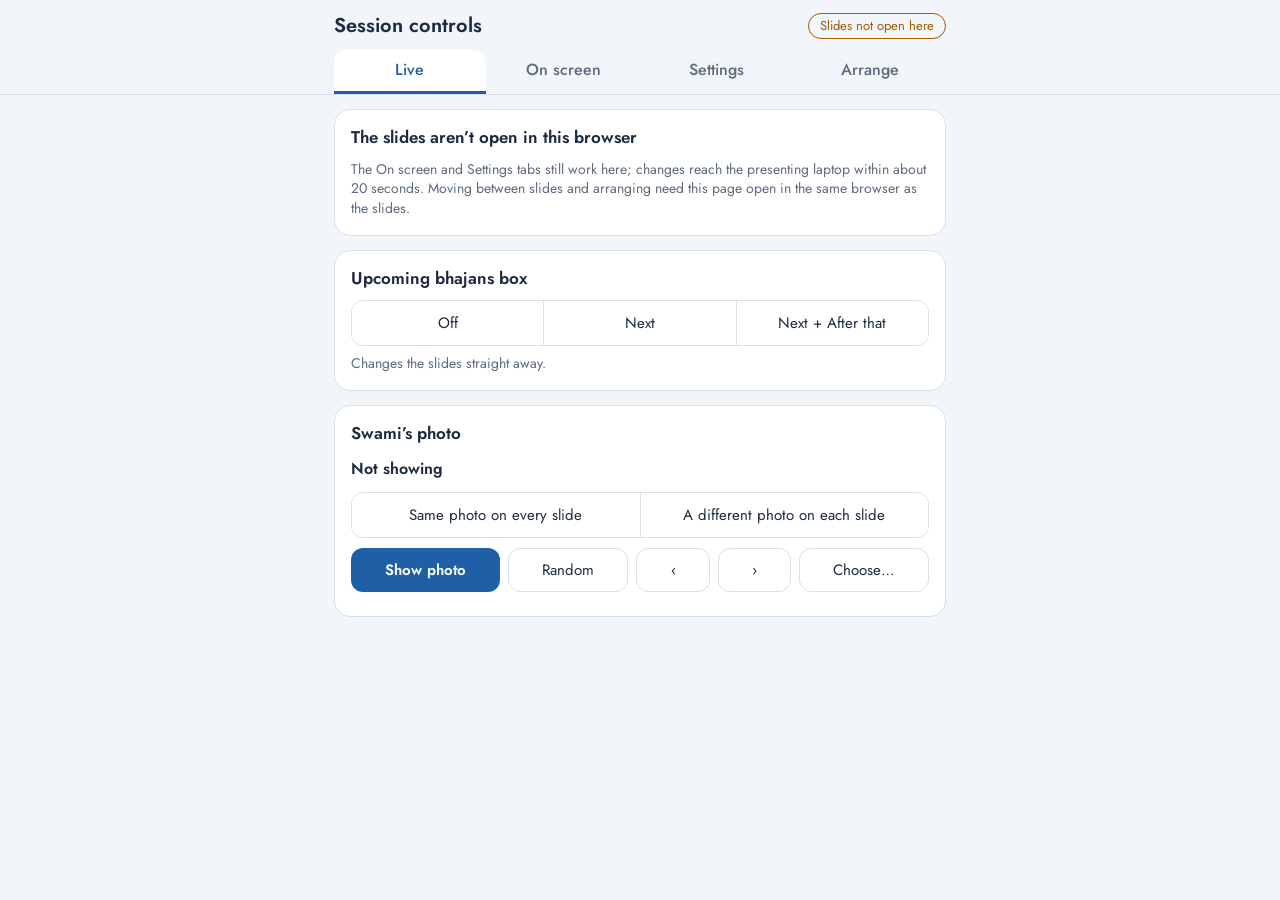
==== commit cf9bc444: "Add files via upload" ====
--- a/control.html
+++ b/control.html
@@ -96,6 +96,12 @@
   li.item .t { white-space: nowrap; overflow: hidden; text-overflow: ellipsis; }
   li.item .s { color: var(--muted); font-size: 13.5px; white-space: nowrap; }
 
+  .ph-now { display: flex; gap: 12px; align-items: center; }
+  .ph-now img { width: 64px; height: 64px; object-fit: cover; border-radius: 10px; border: 1px solid var(--line); }
+  .ph-grid { display: grid; grid-template-columns: repeat(auto-fill, minmax(92px, 1fr)); gap: 8px; margin-top: 12px; max-height: 60vh; overflow-y: auto; padding: 2px; }
+  .ph-grid button { padding: 0; min-height: 0; aspect-ratio: 1; overflow: hidden; border-radius: 10px; border: 2px solid transparent; background: var(--bg); }
+  .ph-grid button img { width: 100%; height: 100%; object-fit: cover; display: block; }
+  .ph-grid button.on { border-color: var(--accent); box-shadow: 0 0 0 2px var(--accent); }
   .chips { display: flex; flex-wrap: wrap; gap: 8px; }
   .chips button { min-height: 40px; padding: 6px 12px; font-size: 14.5px; }
   .pad { display: grid; grid-template-columns: repeat(3, 64px); grid-template-rows: repeat(3, 56px); gap: 6px; justify-content: center; margin: 6px 0; }
@@ -181,6 +187,32 @@
       <p class="note">Changes the slides straight away.</p>
     </section>
 
+    <section class="card">
+      <h2>Swami’s photo</h2>
+      <div class="ph-now">
+        <img id="ph-thumb" alt="" hidden>
+        <div>
+          <div class="now-title" id="ph-state" style="font-size:16px">Not showing</div>
+          <div class="meta" id="ph-name"></div>
+        </div>
+      </div>
+      <div class="seg" id="ph-mode" style="margin-top:12px">
+        <button data-mode="same">Same photo on every slide</button>
+        <button data-mode="each">A different photo on each slide</button>
+      </div>
+      <div class="tools">
+        <button id="ph-toggle" class="primary">Show photo</button>
+        <button data-ph="random" class="ph-random">Random</button>
+        <button data-ph="prev" aria-label="Previous photo">‹</button>
+        <button data-ph="next" aria-label="Next photo">›</button>
+        <button id="ph-browse">Choose…</button>
+      </div>
+      <p class="note" id="ph-help"></p>
+      <div class="actions left" id="ph-unpin-row" hidden style="margin-top:4px">
+        <button id="ph-unpin">Undo the choice for this slide</button>
+      </div>
+    </section>
+
     <section class="card needs-slides">
       <h2>Jump to a slide</h2>
       <ol id="list"></ol>
@@ -207,6 +239,17 @@
         <button id="tk-apply" class="primary">Update the slides</button>
       </div>
       <p class="note" id="tk-live"></p>
+    </section>
+
+    <section class="card" id="ph-card">
+      <h2>Swami’s photo</h2>
+      <p class="note" style="margin-top:0">Tap a photo to show it on the slides. The words move aside to make room; use the Arrange tab to move or resize it.</p>
+      <div class="actions left" style="margin-top:8px">
+        <button id="ph-toggle-2">Hide photo</button>
+        <button data-ph="random" class="ph-random">Random</button>
+      </div>
+      <p class="note" id="ph-help-2"></p>
+      <div class="ph-grid" id="ph-grid"><p class="note">Loading photos…</p></div>
     </section>
 
     <section class="card">
@@ -320,6 +363,9 @@
             <label>Logo size
               <select name="logoSize"><option value="small">Small</option><option value="medium">Medium</option><option value="large">Large</option></select>
             </label>
+            <label>Behind the logos
+              <select name="logoBacking"><option value="design">As the design suggests</option><option value="on">A soft backing (helps on busy corners)</option><option value="off">Nothing</option></select>
+            </label>
             <p class="note" style="margin:0">To move or resize a logo on a particular design, use the Arrange tab.</p>
           </div>
         </details>
@@ -383,7 +429,7 @@
   </div>
 </div>
 
-<script src="config.js?v=2026.11.20-16"></script>
+<script src="config.js?v=2026.11.20-19"></script>
 <script>
 (() => {
   'use strict';
@@ -446,6 +492,7 @@
     showNextMode((status.settings || {}).nextMode || 'two');
     showTicker(status.ticker, status.banner);
     showTitleSlide(status.titleSlide);
+    showPhoto(status.photo);
     fillSettings(status.settings, status.templates);
     if (!deckDirty) $('#deck-url').value = status.saiUrl || '';
     $('#deck-name').textContent = status.deck ? [status.deck.name, status.deck.date].filter(Boolean).join(', ') : '';
@@ -623,6 +670,69 @@
   }));
   document.querySelectorAll('[data-arr-slide]').forEach(b => b.addEventListener('click', () => send('arrangeSlide', { dir: +b.dataset.arrSlide })));
 
+  /* ---------- Swami's photo ---------- */
+  let photos = null, curPhoto = { on: false, file: '' };
+  async function loadPhotoList() {
+    if (photos) return photos;
+    try { photos = (await (await fetch('photos/index.json', { cache: 'no-store' })).json()).photos || []; }
+    catch { photos = []; }
+    renderPhotoGrid(); return photos;
+  }
+  function thumbOf(file) { const p = (photos || []).find(x => x.file === file); return p ? p.thumb : ''; }
+  function showPhoto(ph) {
+    curPhoto = ph || { on: false, file: '' };
+    const each = curPhoto.mode === 'each';
+    const shown = curPhoto.current || curPhoto.file;
+    document.querySelectorAll('#ph-mode [data-mode]').forEach(b => b.classList.toggle('on', b.dataset.mode === (each ? 'each' : 'same')));
+    document.querySelectorAll('.ph-random').forEach(b => { b.textContent = each ? 'Shuffle all' : 'Random'; });
+    const help = each
+      ? (status ? 'Every slide gets its own photo. ‹ › or tapping a photo changes it for the slide showing now; Shuffle all gives every slide a new mix.' : 'Every slide gets its own photo. Choosing for a particular slide works on the presenting laptop.')
+      : 'The same photo stays on every slide until you change it.';
+    $('#ph-help').textContent = help; $('#ph-help-2').textContent = each ? 'Tapping a photo sets it for the slide showing now.' : '';
+    $('#ph-unpin-row').hidden = !(each && curPhoto.pinned && status);
+    const t = thumbOf(shown);
+    $('#ph-thumb').hidden = !t; if (t) $('#ph-thumb').src = t;
+    $('#ph-state').textContent = curPhoto.on ? 'Showing on the slides' : (curPhoto.file ? 'Hidden' : 'Not showing');
+    const n = photos ? photos.findIndex(x => x.file === shown) : -1;
+    $('#ph-name').textContent = n >= 0 ? `Photo ${n + 1} of ${photos.length}` : (photos && !photos.length ? 'No photos uploaded yet' : '');
+    $('#ph-toggle').textContent = curPhoto.on ? 'Hide photo' : 'Show photo';
+    $('#ph-toggle').classList.toggle('primary', !curPhoto.on);
+    $('#ph-toggle-2').textContent = curPhoto.on ? 'Hide photo' : 'Show photo';
+    document.querySelectorAll('#ph-grid button').forEach(b => b.classList.toggle('on', curPhoto.on && b.dataset.file === shown));
+  }
+  function renderPhotoGrid() {
+    const g = $('#ph-grid');
+    if (!photos || !photos.length) { g.innerHTML = '<p class="note">No photos found. Upload them to the <b>photos</b> folder on GitHub together with its <code>index.json</code> (see SETUP.md).</p>'; return; }
+    g.innerHTML = photos.map((p, i) => `<button data-file="${esc(p.file)}" title="Photo ${i + 1}"><img loading="lazy" src="${p.thumb}" alt="Photo ${i + 1}"></button>`).join('');
+    g.querySelectorAll('button').forEach(b => b.addEventListener('click', () => photoCmd({ file: b.dataset.file })));
+    showPhoto(curPhoto);
+  }
+  function photoCmd(m) {
+    if (status) send('photo', m);
+    else {
+      // another device: work out the new photo here, then save it through the relay
+      const list = (photos || []).map(p => p.file), ph = { ...curPhoto };
+      if (m.mode) { ph.mode = m.mode; ph.on = true; }
+      if (ph.mode === 'each' && (m.file || m.step || m.unpin)) { $('#ph-help').textContent = 'Choosing a photo for one slide works on the presenting laptop, where the current slide is known.'; return; }
+      if (ph.mode === 'each' && m.random) { ph.seed = Math.floor(Math.random() * 1e9) + 1; ph.on = true; showPhoto(ph); saveRemote({ photo: { ...ph, clearPins: true } }); return; }
+      if (m.file) { ph.file = m.file; ph.on = true; }
+      if (m.random && list.length) { ph.file = list[Math.floor(Math.random() * list.length)]; ph.on = true; }
+      if (m.step && list.length) { const i = list.indexOf(ph.file); ph.file = list[((i < 0 ? 0 : i + m.step) % list.length + list.length) % list.length]; ph.on = true; }
+      if (typeof m.on === 'boolean') { ph.on = m.on; if (ph.on && !ph.file && list.length) ph.file = list[Math.floor(Math.random() * list.length)]; }
+      showPhoto(ph); saveRemote({ photo: ph });
+    }
+  }
+  $('#ph-toggle').addEventListener('click', () => photoCmd({ on: !curPhoto.on }));
+  document.querySelectorAll('#ph-mode [data-mode]').forEach(b => b.addEventListener('click', () => photoCmd({ mode: b.dataset.mode })));
+  $('#ph-unpin').addEventListener('click', () => photoCmd({ unpin: true }));
+  $('#ph-toggle-2').addEventListener('click', () => photoCmd({ on: !curPhoto.on }));
+  document.querySelectorAll('[data-ph]').forEach(b => b.addEventListener('click', () => {
+    const a = b.dataset.ph;
+    photoCmd(a === 'random' ? { random: true } : { step: a === 'next' ? 1 : -1 });
+  }));
+  $('#ph-browse').addEventListener('click', () => { showTab('words'); setTimeout(() => $('#ph-card').scrollIntoView({ behavior: 'smooth' }), 50); });
+  loadPhotoList();
+
   /* ---------- PIN ---------- */
   $('#pin-save').addEventListener('click', () => {
     const pin = $('#pin').value.trim(); if (!pin) return;
@@ -651,6 +761,7 @@
       const e = (d.edits || {}).__title__ || {};
       showTitleSlide({ title: e.title || '', sub: e.sub || '', cover: d.cover || '' });
       showNextMode(st.nextMode || 'two');
+      showPhoto(d.photo);
       let tpls = null; try { tpls = await (await fetch('templates/index.json', { cache: 'no-store' })).json(); } catch { }
       fillSettings(st, tpls);
     } catch (e) { $('#tk-live').textContent = 'Couldn’t read the shared settings: ' + e.message; }
@@ -673,6 +784,11 @@
       const d = s.decks[key] = s.decks[key] || {};
       if (change.ticker) d.ticker = change.ticker;
       if ('banner' in change) d.banner = change.banner;
+      if (change.photo) {
+        const old = d.photo || {};
+        d.photo = { on: !!change.photo.on, file: change.photo.file || '', mode: change.photo.mode || old.mode || 'same',
+                    seed: change.photo.seed || old.seed || 1, pins: change.photo.clearPins ? {} : (old.pins || {}) };
+      }
       if (change.titleSlide) {
         const t = change.titleSlide, e = {};
         if (t.title) e.title = t.title;
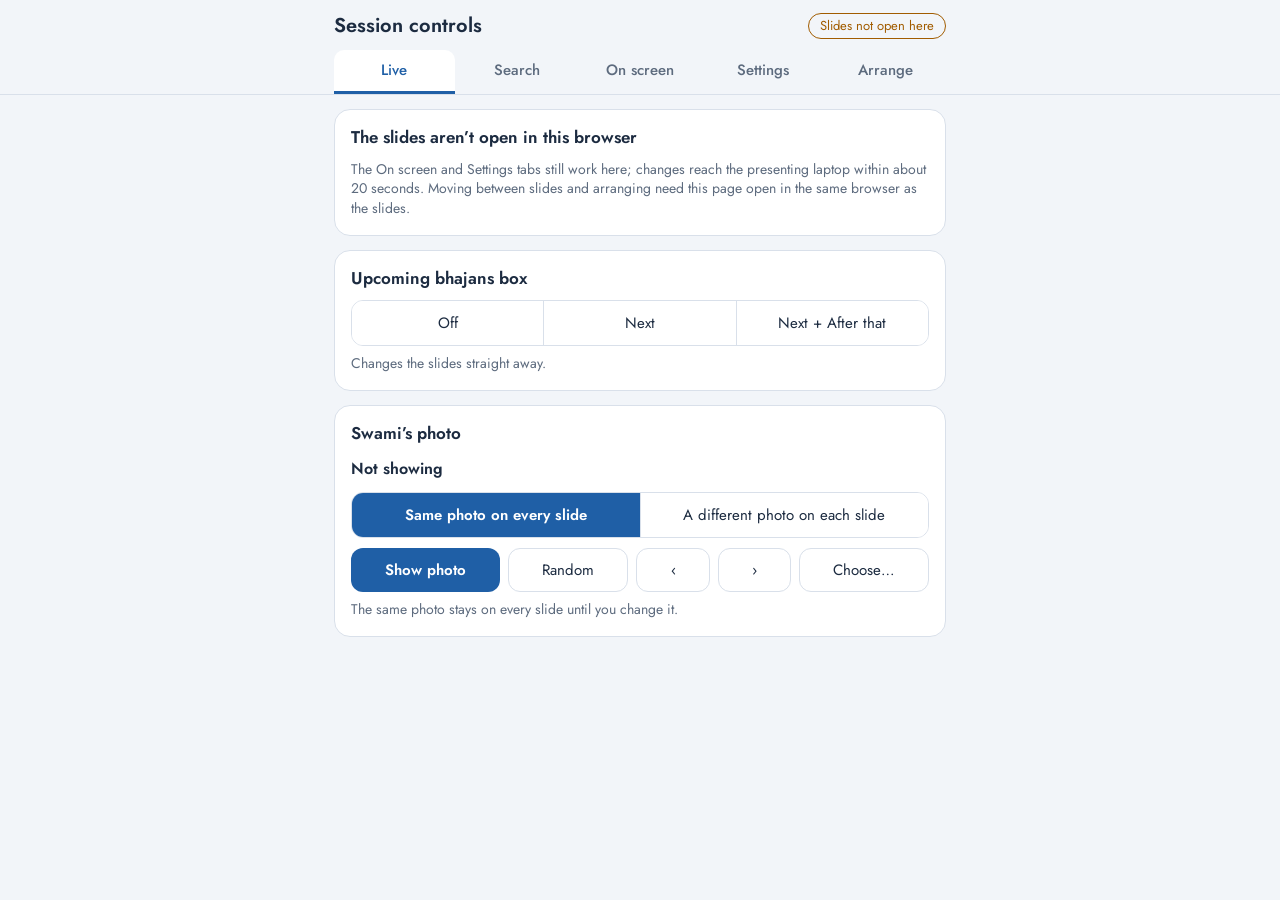
==== commit e70621ee: "Add files via upload" ====
--- a/control.html
+++ b/control.html
@@ -96,12 +96,31 @@
   li.item .t { white-space: nowrap; overflow: hidden; text-overflow: ellipsis; }
   li.item .s { color: var(--muted); font-size: 13.5px; white-space: nowrap; }
 
+  .tabs button { font-size: 15px; }
+  input[type=search] { width: 100%; border: 1px solid var(--line); border-radius: 12px; padding: 12px 14px; background: var(--bg); font-size: 17px; }
+  .results { list-style: none; margin: 10px 0 0; padding: 0; }
+  .results > li { border-top: 1px solid var(--line); padding: 10px 4px; }
+  .results > li:first-child { border-top: 0; }
+  .r-head { cursor: pointer; }
+  .r-head b { font-weight: 600; }
+  .r-head .sub { color: var(--muted); font-size: 14px; white-space: nowrap; overflow: hidden; text-overflow: ellipsis; }
+  .r-body { margin-top: 10px; }
+  .r-lyrics { white-space: pre-line; font-size: 15px; line-height: 1.45; max-height: 220px; overflow-y: auto; background: var(--bg); border-radius: 10px; padding: 10px 12px; }
+  .r-body .row { margin-top: 10px; }
+  .q-row { display: flex; align-items: center; gap: 8px; }
+  .q-row .t { flex: 1; min-width: 0; }
+  .q-row .t div { white-space: nowrap; overflow: hidden; text-overflow: ellipsis; }
+  .q-row button { min-height: 38px; padding: 4px 10px; }
   .ph-now { display: flex; gap: 12px; align-items: center; }
   .ph-now img { width: 64px; height: 64px; object-fit: cover; border-radius: 10px; border: 1px solid var(--line); }
   .ph-grid { display: grid; grid-template-columns: repeat(auto-fill, minmax(92px, 1fr)); gap: 8px; margin-top: 12px; max-height: 60vh; overflow-y: auto; padding: 2px; }
   .ph-grid button { padding: 0; min-height: 0; aspect-ratio: 1; overflow: hidden; border-radius: 10px; border: 2px solid transparent; background: var(--bg); }
   .ph-grid button img { width: 100%; height: 100%; object-fit: cover; display: block; }
   .ph-grid button.on { border-color: var(--accent); box-shadow: 0 0 0 2px var(--accent); }
+  .range-row { border: 1px solid var(--line); border-radius: 12px; padding: 10px; display: grid; grid-template-columns: 1fr 1fr; gap: 8px; }
+  .range-row .design { grid-column: 1 / span 2; display: flex; gap: 8px; align-items: flex-end; }
+  .range-row .design label { flex: 1; }
+  .range-row .warn { grid-column: 1 / span 2; color: var(--warn); font-size: 13.5px; }
   .chips { display: flex; flex-wrap: wrap; gap: 8px; }
   .chips button { min-height: 40px; padding: 6px 12px; font-size: 14.5px; }
   .pad { display: grid; grid-template-columns: repeat(3, 64px); grid-template-rows: repeat(3, 56px); gap: 6px; justify-content: center; margin: 6px 0; }
@@ -125,6 +144,7 @@
     </div>
     <div class="tabs" role="tablist">
       <button role="tab" data-tab="live" aria-selected="true">Live</button>
+      <button role="tab" data-tab="search">Search</button>
       <button role="tab" data-tab="words">On screen</button>
       <button role="tab" data-tab="settings">Settings</button>
       <button role="tab" data-tab="arrange">Arrange</button>
@@ -175,6 +195,7 @@
         <button data-cmd="reload">Reload from list</button>
       </div>
       <p class="note" id="scroll-note" hidden>This bhajan scrolls: Next moves down through the words first.</p>
+      <p class="note" id="design-now"></p>
     </section>
 
     <section class="card">
@@ -216,6 +237,29 @@
     <section class="card needs-slides">
       <h2>Jump to a slide</h2>
       <ol id="list"></ol>
+    </section>
+  </div>
+
+  <!-- SEARCH (open bhajans) -->
+  <div class="panel" data-panel="search" hidden>
+    <section class="card needs-slides" id="live-card" hidden>
+      <div class="now-label">Projecting an open bhajan</div>
+      <div class="now-title" id="live-title"></div>
+      <div class="actions left"><button id="live-end" class="primary">Back to the deck</button></div>
+    </section>
+
+    <section class="card">
+      <h2>Find a bhajan</h2>
+      <input type="search" id="q" placeholder="Type part of the title or words…" autocomplete="off" enterkeyhint="search">
+      <p class="note" id="lib-note">Loading the song library…</p>
+      <ol id="results" class="results"></ol>
+    </section>
+
+    <section class="card needs-slides">
+      <h2>Up next</h2>
+      <ol id="queue" class="results"></ol>
+      <p class="note" id="queue-note">Bhajans you add show here and in the Next box on the slides. Next on the slides moves to the first one.</p>
+      <div class="actions left"><button id="queue-next" class="primary">Project the first one now</button></div>
     </section>
   </div>
 
@@ -326,7 +370,8 @@
         <details>
           <summary>Design</summary>
           <div class="stack">
-            <label>Design <select name="template"></select></label>
+            <label>Main design <select name="template"></select></label>
+            <p class="note" style="margin:0">To use other designs for parts of the deck, see “Designs across the deck” below.</p>
           </div>
         </details>
         <details>
@@ -371,6 +416,23 @@
         </details>
       </form>
     </section>
+    <section class="card needs-slides" id="ranges-card">
+      <h2>Designs across the deck</h2>
+      <div class="seg" id="design-mode">
+        <button data-mode="whole">Same design for the whole deck</button>
+        <button data-mode="ranges">Different designs for ranges of slides</button>
+      </div>
+      <div id="ranges-box" hidden>
+        <p class="note">Pick the first and last slide of each range and its design. Slides outside every range use the main design. If ranges overlap, the lower one in the list wins. Ranges follow the slides themselves, so they stay right when the order changes on Sai Rhythms.</p>
+        <div id="ranges" class="stack" style="margin-top:10px"></div>
+        <div class="actions" style="justify-content:space-between">
+          <button id="range-add">Add a range</button>
+          <span><button id="ranges-undo">Undo</button> <button id="ranges-apply" class="primary">Apply ranges</button></span>
+        </div>
+        <p class="note" id="ranges-note"></p>
+      </div>
+    </section>
+
     <div class="savebar">
       <p class="note" id="sf-note">No unsaved changes.</p>
       <button id="sf-undo">Undo</button>
@@ -429,7 +491,7 @@
   </div>
 </div>
 
-<script src="config.js?v=2026.11.20-19"></script>
+<script src="config.js?v=2026.11.20-23"></script>
 <script>
 (() => {
   'use strict';
@@ -493,7 +555,9 @@
     showTicker(status.ticker, status.banner);
     showTitleSlide(status.titleSlide);
     showPhoto(status.photo);
+    renderLive();
     fillSettings(status.settings, status.templates);
+    renderDesigns();
     if (!deckDirty) $('#deck-url').value = status.saiUrl || '';
     $('#deck-name').textContent = status.deck ? [status.deck.name, status.deck.date].filter(Boolean).join(', ') : '';
     renderList(); renderArrange();
@@ -613,13 +677,14 @@
   function markDirty() { sfDirty = true; $('#sf-note').textContent = 'Unsaved changes.'; }
   let pvTimer = null;
   sf.addEventListener('input', e => {
+    if (e.target.closest('#section-designs')) return;   // section designs apply straight away
     markDirty(); showRanges();
     if (VIDEO_KEYS.includes(e.target.name) && status) {
       clearTimeout(pvTimer);
       pvTimer = setTimeout(() => { previewing = true; const v = formSettings(); send('videoPreview', { settings: Object.fromEntries(VIDEO_KEYS.map(k => [k, v[k]])) }); }, 60);
     }
   });
-  sf.addEventListener('change', markDirty);
+  sf.addEventListener('change', e => { if (!e.target.closest('#section-designs')) markDirty(); });
   $('#sf-save').addEventListener('click', async () => {
     const v = formSettings(); sfDirty = false; previewing = false;
     if (status) { send('settings', { settings: v }); $('#sf-note').textContent = 'Saved.'; }
@@ -669,6 +734,171 @@
     if (a === 'reset-all' && confirm('Put every text and logo on this design back where the design places them?')) send('arrangeReset', { all: true });
   }));
   document.querySelectorAll('[data-arr-slide]').forEach(b => b.addEventListener('click', () => send('arrangeSlide', { dir: +b.dataset.arrSlide })));
+
+  /* ---------- designs across the deck ---------- */
+  let rangesDraft = null, rangesDirty = false, rangeSig = '';
+  function slideOptions(sel) {
+    return (status.list || []).map(s => `<option value="${esc(s.key)}"${s.key === sel ? ' selected' : ''}>${s.i + 1} · ${esc(s.title)}</option>`).join('');
+  }
+  function designOptions(sel) {
+    return (status.templates || []).map(t => `<option value="${esc(t.id)}"${t.id === sel ? ' selected' : ''}>${esc(t.name)}</option>`).join('');
+  }
+  function renderDesigns() {
+    if (!status) return;
+    const dm = status.designMap || { mode: 'whole', ranges: [] };
+    const tpls = status.templates || [];
+    const name = id => (tpls.find(t => t.id === id) || {}).name || id;
+    $('#design-now').textContent = status.currentDesign ? 'Design on screen: ' + name(status.currentDesign) : '';
+    document.querySelectorAll('#design-mode [data-mode]').forEach(b => b.classList.toggle('on', b.dataset.mode === dm.mode));
+    $('#ranges-box').hidden = dm.mode !== 'ranges';
+    if (!rangesDirty) rangesDraft = dm.ranges.map(r => ({ ...r }));
+    const sig = JSON.stringify([rangesDraft, status.list.map(s => s.key + s.i), tpls, status.rangeState, rangesDirty]);
+    if (sig === rangeSig) return; rangeSig = sig;
+    const box = $('#ranges');
+    box.innerHTML = rangesDraft.length ? rangesDraft.map((r, n) => `
+      <div class="range-row" data-n="${n}">
+        <label>From <select data-f="from">${slideOptions(r.from)}</select></label>
+        <label>To <select data-f="to">${slideOptions(r.to)}</select></label>
+        <div class="design"><label>Design <select data-f="id">${designOptions(r.id)}</select></label><button data-del aria-label="Remove this range">Remove</button></div>
+        ${!rangesDirty && status.rangeState && status.rangeState[n] === false ? '<div class="warn">A slide at one end of this range is no longer in the list. Pick its ends again.</div>' : ''}
+      </div>`).join('') : '<p class="note">No ranges yet. Add one to start.</p>';
+    box.querySelectorAll('.range-row').forEach(row => {
+      const n = +row.dataset.n;
+      row.querySelectorAll('select').forEach(s => s.addEventListener('change', () => { rangesDraft[n][s.dataset.f] = s.value; rangesDirty = true; $('#ranges-note').textContent = 'Not applied yet.'; }));
+      row.querySelector('[data-del]').addEventListener('click', () => { rangesDraft.splice(n, 1); rangesDirty = true; rangeSig = ''; renderDesigns(); $('#ranges-note').textContent = 'Not applied yet.'; });
+    });
+  }
+  document.querySelectorAll('#design-mode [data-mode]').forEach(b => b.addEventListener('click', () => {
+    send('designRanges', { mode: b.dataset.mode });
+    if (b.dataset.mode === 'ranges' && status && !(status.designMap || {}).ranges.length && !rangesDraft.length) $('#range-add').click();
+  }));
+  $('#range-add').addEventListener('click', () => {
+    const list = status ? status.list : [];
+    const here = list.filter(s => s.i <= status.cur).pop() || list[0];
+    if (!here) return;
+    const otherDesign = (status.templates || []).find(t => t.id !== (status.settings || {}).template) || (status.templates || [])[0];
+    rangesDraft.push({ from: here.key, to: here.key, id: otherDesign ? otherDesign.id : '' });
+    rangesDirty = true; rangeSig = ''; renderDesigns();
+    $('#ranges-note').textContent = 'New range starts and ends at the slide showing now. Change its ends and design, then Apply.';
+  });
+  $('#ranges-apply').addEventListener('click', () => {
+    send('designRanges', { mode: 'ranges', ranges: rangesDraft.filter(r => r.from && r.to && r.id) });
+    rangesDirty = false; rangeSig = ''; $('#ranges-note').textContent = 'Applied.';
+  });
+  $('#ranges-undo').addEventListener('click', () => { rangesDirty = false; rangeSig = ''; $('#ranges-note').textContent = ''; renderDesigns(); });
+
+  /* ---------- Search: open bhajans from the Sai Rhythms library ---------- */
+  let library = null, libIndex = [], openId = null;
+  const norm = s => String(s || '').toLowerCase().normalize('NFD').replace(/[\u0300-\u036f]/g, '').replace(/[^a-z0-9]+/g, ' ').trim();
+  function idb() {
+    return new Promise((res, rej) => { const r = indexedDB.open('bhajan-slides', 1); r.onupgradeneeded = () => r.result.createObjectStore('kv'); r.onsuccess = () => res(r.result); r.onerror = () => rej(r.error); });
+  }
+  async function idbGet(k) { try { const db = await idb(); return await new Promise(res => { const q = db.transaction('kv').objectStore('kv').get(k); q.onsuccess = () => res(q.result); q.onerror = () => res(null); }); } catch { return null; } }
+  async function idbSet(k, v) { try { const db = await idb(); db.transaction('kv', 'readwrite').objectStore('kv').put(v, k); } catch { } }
+  function useLibrary(lib) {
+    // Sai Rhythms keeps a bhajan's first line in "title2" and the rest in "lyrics": put them together.
+    lib.songs.forEach(s => {
+      if (s.joined) return;
+      const first = String(s.title2 || '').trim();
+      if (first && !norm(s.lyrics).startsWith(norm(first))) s.lyrics = first + '\n' + s.lyrics;
+      s.joined = true;
+    });
+    library = lib;
+    libIndex = lib.songs.map(s => ({ s, t: norm(s.title + ' ' + s.title2), w: norm(s.lyrics) }));
+    const when = lib.fetchedAt ? new Date(lib.fetchedAt).toLocaleDateString() : '';
+    $('#lib-note').innerHTML = `${lib.songs.length.toLocaleString()} bhajans from Sai Rhythms${when ? ', loaded ' + esc(when) : ''}. <a href="#" id="lib-refresh">Refresh</a>`;
+    $('#lib-refresh').addEventListener('click', e => { e.preventDefault(); loadLibrary(true); });
+    search();
+  }
+  async function loadLibrary(refresh = false) {
+    if (!RELAY) { $('#lib-note').textContent = 'Searching the library needs the Google Apps Script relay (see SETUP.md).'; return; }
+    if (!refresh) {
+      const cached = await idbGet('library');
+      if (cached && cached.songs) { useLibrary(cached); if (Date.now() - Date.parse(cached.fetchedAt || 0) < 7 * 864e5) return; }
+    }
+    $('#lib-note').textContent = library ? 'Refreshing the song library…' : 'Loading the song library (first time takes a few seconds)…';
+    try {
+      const res = await fetch(RELAY + (RELAY.includes('?') ? '&' : '?') + 'action=library' + (refresh ? '&refresh=1' : ''));
+      const d = await res.json();
+      if (!d.ok) throw new Error(/Unknown|action/i.test(d.error || '') ? 'the Google Apps Script needs the latest update (see SETUP.md)' : (d.error || 'unknown error'));
+      if (!d.songs) throw new Error('the Google Apps Script needs the latest update (see SETUP.md)');
+      const lib = { songs: d.songs, version: d.version, fetchedAt: d.fetchedAt || new Date().toISOString() };
+      idbSet('library', lib); useLibrary(lib);
+    } catch (e) { if (!library) $('#lib-note').textContent = 'Couldn’t load the song library: ' + e.message; }
+  }
+  function search() {
+    const ol = $('#results'), q = norm($('#q').value);
+    if (!library) { ol.innerHTML = ''; return; }
+    if (q.length < 2) { ol.innerHTML = ''; return; }
+    const words = q.split(' ');
+    const hits = [];
+    for (const x of libIndex) {
+      const inT = words.every(w => x.t.includes(w)), inW = !inT && words.every(w => x.t.includes(w) || x.w.includes(w));
+      if (!inT && !inW) continue;
+      hits.push({ x, score: (x.t.startsWith(q) ? 0 : inT ? 1 : 2) });
+      if (hits.length > 400) break;
+    }
+    hits.sort((a, b) => a.score - b.score || a.x.s.title.localeCompare(b.x.s.title));
+    const top = hits.slice(0, 40);
+    ol.innerHTML = top.length ? top.map(({ x }) => resultHtml(x.s)).join('') : '<li class="note">No bhajans match. Try fewer or different words.</li>';
+    wireResults(ol);
+  }
+  function resultHtml(s) {
+    const first = (s.lyrics.split('\n').find(l => l.trim()) || '').trim();
+    const open = openId === s.id;
+    return `<li data-id="${esc(s.id)}"><div class="r-head"><b>${esc(s.title)}</b><div class="sub">${esc([s.deity, first].filter(Boolean).join(' · '))}</div></div>${open ? `
+      <div class="r-body">
+        <div class="r-lyrics">${esc(s.lyrics)}</div>
+        <div class="row"><input type="text" class="r-singer" placeholder="Singer (optional)"><input type="text" class="r-pitch" placeholder="Pitch (optional)"></div>
+        <div class="actions left"><button class="primary" data-act="project">Project now</button><button data-act="queue">Add to Up next</button></div>
+      </div>` : ''}</li>`;
+  }
+  const songById = id => library && library.songs.find(s => s.id === id);
+  function songFrom(li) {
+    const s = songById(li.dataset.id); if (!s) return null;
+    const singer = (li.querySelector('.r-singer') || {}).value || '', pitch = (li.querySelector('.r-pitch') || {}).value || '';
+    return { id: s.id, title: s.title, lyrics: s.lyrics, meaning: s.meaning, singer: singer.trim(), pitch: pitch.trim() };
+  }
+  function wireResults(ol) {
+    ol.querySelectorAll('li[data-id] .r-head').forEach(hd => hd.addEventListener('click', () => {
+      const id = hd.parentElement.dataset.id; openId = openId === id ? null : id; search();
+    }));
+    ol.querySelectorAll('li[data-id] [data-act]').forEach(b => b.addEventListener('click', () => {
+      const li = b.closest('li'), song = songFrom(li); if (!song) return;
+      if (!status) { $('#lib-note').textContent = 'Projecting needs this page open in the same browser as the slides.'; return; }
+      if (b.dataset.act === 'project') send('liveSong', { song });
+      else { sendQueue([...queueSongs(), song]); b.textContent = 'Added'; b.disabled = true; }
+    }));
+  }
+  let qTimer = null;
+  $('#q').addEventListener('input', () => { clearTimeout(qTimer); openId = null; qTimer = setTimeout(search, 120); });
+
+  /* the queue lives in the slides window; this page shows it and sends changes */
+  function queueSongs() {
+    return ((status && status.liveQueue) || []).map(q => { const s = songById(q.id); return s ? { id: s.id, title: s.title, lyrics: s.lyrics, meaning: s.meaning, singer: q.singer, pitch: q.pitch } : null; }).filter(Boolean);
+  }
+  function sendQueue(list) { send('liveQueue', { queue: list }); }
+  let liveSig = '';
+  function renderLive() {
+    if (!status) return;
+    $('#live-card').hidden = !status.live;
+    if (status.live) $('#live-title').textContent = status.live.title;
+    const q = status.liveQueue || [];
+    const sig = JSON.stringify(q);
+    if (sig === liveSig) return; liveSig = sig;
+    $('#queue').innerHTML = q.length ? q.map((s, n) => `<li class="q-row" data-n="${n}"><div class="t"><div><b>${esc(s.title)}</b></div><div class="note" style="margin:0">${esc([s.singer, s.pitch ? 'pitch ' + s.pitch : ''].filter(Boolean).join(', '))}</div></div>
+      <button data-q="up" aria-label="Move up"${n ? '' : ' disabled'}>↑</button><button data-q="del" aria-label="Remove">✕</button></li>`).join('') : '';
+    $('#queue-next').disabled = !q.length;
+    $('#queue').querySelectorAll('[data-q]').forEach(b => b.addEventListener('click', () => {
+      const n = +b.closest('li').dataset.n, list = queueSongs();
+      if (b.dataset.q === 'del') list.splice(n, 1);
+      if (b.dataset.q === 'up' && n > 0) [list[n - 1], list[n]] = [list[n], list[n - 1]];
+      sendQueue(list);
+    }));
+  }
+  $('#queue-next').addEventListener('click', () => { const l = queueSongs(); if (l[0]) send('liveSong', { song: l[0] }); });
+  $('#live-end').addEventListener('click', () => send('liveEnd'));
+  loadLibrary();
 
   /* ---------- Swami's photo ---------- */
   let photos = null, curPhoto = { on: false, file: '' };
